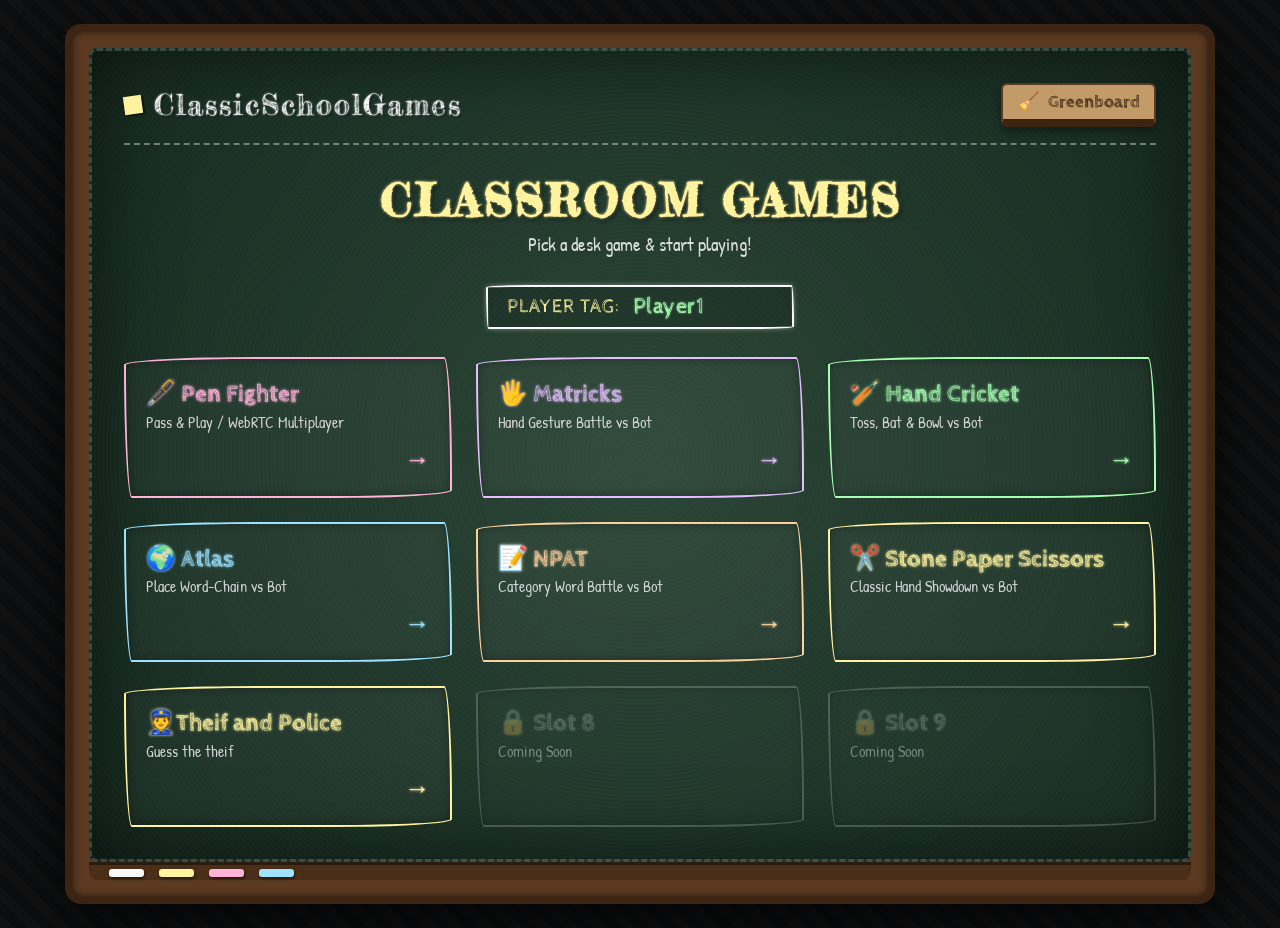
==== index.html @ 4ee35a92 "added the new game" ====
<!DOCTYPE html>
<html lang="en">
<head>
  <meta charset="UTF-8">
  <meta name="viewport" content="width=device-width, initial-scale=1.0">
  <title>ClassicSchoolGames - Chalkboard Dashboard</title>
  <link rel="preconnect" href="https://fonts.googleapis.com">
  <link rel="preconnect" href="https://fonts.gstatic.com" crossorigin>
  <link href="https://fonts.googleapis.com/css2?family=Cabin+Sketch:wght@400;700&family=Fredericka+the+Great&family=Patrick+Hand&display=swap" rel="stylesheet">
  <style>
    :root {
      /* Green Chalkboard Theme (Default) */
      --board-bg: #1e3b2b;
      --board-texture: radial-gradient(circle, rgba(255,255,255,0.05) 0%, rgba(0,0,0,0.3) 100%);
      --chalk-white: #f8f9fa;
      --chalk-yellow: #fff3a0;
      --chalk-green: #a8ffb2;
      --chalk-blue: #9ee2ff;
      --chalk-orange: #ffd09e;
      --chalk-pink: #ffb3d9;
      --chalk-purple: #e3bfff;
      --chalk-dim: rgba(248, 249, 250, 0.4);
      --wood-border: #5c3a21;
      --wood-inner: #3d2312;
      --font-chalk-heading: 'Fredericka the Great', cursive;
      --font-chalk-hand: 'Cabin Sketch', cursive;
      --font-chalk-sub: 'Patrick Hand', cursive;
    }

    [data-theme="dark"] {
      /* Black Chalkboard Theme */
      --board-bg: #17181c;
      --board-texture: radial-gradient(circle, rgba(255,255,255,0.03) 0%, rgba(0,0,0,0.5) 100%);
      --wood-border: #3a2213;
      --wood-inner: #241308;
    }

    * {
      box-sizing: border-box;
      margin: 0;
      padding: 0;
      user-select: none;
    }

    body {
      background-color: #0b0d0e;
      background-image: repeating-linear-gradient(45deg, #111 0, #111 10px, #0b0d0e 10px, #0b0d0e 20px);
      color: var(--chalk-white);
      font-family: var(--font-chalk-sub);
      min-height: 100vh;
      display: flex;
      flex-direction: column;
      justify-content: center;
      align-items: center;
      padding: 1.5rem;
      overflow-x: hidden;
    }

    /* Wooden Blackboard Frame */
    .board-frame {
      width: 100%;
      max-width: 1150px;
      background: var(--wood-border);
      border: 6px solid var(--wood-inner);
      border-radius: 16px;
      padding: 18px;
      box-shadow: 0 20px 50px rgba(0, 0, 0, 0.7), inset 0 0 10px rgba(0, 0, 0, 0.8);
      position: relative;
    }

    /* Chalkboard Surface */
    .blackboard {
      background-color: var(--board-bg);
      background-image: var(--board-texture);
      border-radius: 8px;
      border: 3px dashed rgba(255, 255, 255, 0.15);
      padding: 2rem;
      box-shadow: inset 0 0 80px rgba(0, 0, 0, 0.6);
      position: relative;
      display: flex;
      flex-direction: column;
      gap: 1.75rem;
    }

    /* Chalk Dust & Noise Overlay Effect */
    .blackboard::before {
      content: "";
      position: absolute;
      top: 0; left: 0; right: 0; bottom: 0;
      background: repeating-radial-gradient(circle at 50% 50%, rgba(255,255,255,0.02), rgba(255,255,255,0.02) 2px, transparent 2px, transparent 4px);
      pointer-events: none;
      opacity: 0.7;
    }

    /* Top Chalk Bar / Header */
    header {
      display: flex;
      justify-content: space-between;
      align-items: center;
      border-bottom: 2px dashed var(--chalk-dim);
      padding-bottom: 1rem;
      position: relative;
      z-index: 2;
    }

    .brand {
      display: flex;
      align-items: center;
      gap: 0.75rem;
      font-family: var(--font-chalk-heading);
      font-size: 1.8rem;
      letter-spacing: 2px;
      text-decoration: none;
      color: var(--chalk-white);
      text-shadow: 2px 2px 0px rgba(0, 0, 0, 0.4), 0 0 2px var(--chalk-white);
    }

    .brand-icon {
      width: 18px;
      height: 18px;
      background-color: var(--chalk-yellow);
      display: inline-block;
      transform: rotate(-8deg);
      box-shadow: 2px 2px 0px rgba(0,0,0,0.5);
    }

    /* Chalk Eraser Button for Theme Toggle */
    .eraser-btn {
      background: #c29b68;
      border: 2px solid #5c3a21;
      border-bottom: 8px solid #3d2312;
      color: #2b1a0e;
      padding: 0.4rem 0.9rem;
      border-radius: 6px;
      cursor: pointer;
      font-family: var(--font-chalk-hand);
      font-size: 1.1rem;
      font-weight: 700;
      display: flex;
      align-items: center;
      gap: 0.5rem;
      box-shadow: 0 4px 10px rgba(0,0,0,0.4);
      transition: transform 0.1s ease;
    }

    .eraser-btn:active {
      transform: translateY(4px);
      border-bottom-width: 4px;
    }

    /* Board Main Header */
    .title-section {
      text-align: center;
      position: relative;
      z-index: 2;
    }

    .board-title {
      font-family: var(--font-chalk-heading);
      font-size: 2.8rem;
      color: var(--chalk-yellow);
      text-shadow: 2px 2px 4px rgba(0,0,0,0.6), 0 0 3px var(--chalk-yellow);
      letter-spacing: 3px;
    }

    .board-subtitle {
      font-family: var(--font-chalk-sub);
      font-size: 1.2rem;
      color: var(--chalk-white);
      opacity: 0.85;
      margin-top: 0.2rem;
    }

    /* Player Tag Input (Chalk Box) */
    .user-tag-bar {
      display: inline-flex;
      align-items: center;
      gap: 0.75rem;
      border: 2px solid var(--chalk-white);
      padding: 0.4rem 1.2rem;
      border-radius: 255px 15px 225px 15px/15px 225px 15px 255px; /* Hand-drawn look */
      background: rgba(0,0,0,0.15);
      margin: 0 auto;
      box-shadow: 0 0 5px var(--chalk-dim);
      position: relative;
      z-index: 2;
    }

    .user-tag-bar label {
      font-family: var(--font-chalk-hand);
      font-size: 1.2rem;
      letter-spacing: 1px;
      color: var(--chalk-yellow);
    }

    .user-tag-bar input {
      background: transparent;
      border: none;
      outline: none;
      color: var(--chalk-green);
      font-family: var(--font-chalk-hand);
      font-size: 1.4rem;
      width: 140px;
      text-shadow: 0 0 2px var(--chalk-green);
    }

    /* 3x3 Grid Layout */
    .games-list {
      display: grid;
      grid-template-columns: repeat(3, 1fr);
      gap: 1.5rem;
      width: 100%;
      position: relative;
      z-index: 2;
    }

    @media (max-width: 850px) {
      .games-list { grid-template-columns: repeat(2, 1fr); }
    }

    @media (max-width: 550px) {
      .games-list { grid-template-columns: 1fr; }
    }

    /* Chalk Card Button */
    .game-launch-btn {
      display: flex;
      flex-direction: column;
      justify-content: space-between;
      align-items: flex-start;
      padding: 1.25rem;
      background: rgba(255, 255, 255, 0.03);
      border: 2px solid var(--chalk-color, var(--chalk-white));
      border-radius: 255px 15px 225px 15px/15px 225px 15px 255px; /* Sketchy hand-drawn border */
      text-decoration: none;
      color: var(--chalk-white);
      min-height: 140px;
      transition: all 0.2s ease;
      cursor: pointer;
      position: relative;
      box-shadow: inset 0 0 10px rgba(0,0,0,0.3);
    }

    .game-launch-btn:hover {
      transform: scale(1.03) rotate(-1deg);
      background: rgba(255, 255, 255, 0.08);
      box-shadow: 0 0 12px var(--chalk-color, var(--chalk-white));
    }

    .game-info {
      display: flex;
      flex-direction: column;
      align-items: flex-start;
      gap: 0.3rem;
      text-align: left;
    }

    .game-name {
      font-family: var(--font-chalk-hand);
      font-size: 1.5rem;
      font-weight: 700;
      color: var(--chalk-color, var(--chalk-white));
      text-shadow: 0 0 3px var(--chalk-color, var(--chalk-white));
    }

    .game-tag {
      font-family: var(--font-chalk-sub);
      font-size: 1rem;
      color: var(--chalk-white);
      opacity: 0.8;
      line-height: 1.2;
    }

    .action-row {
      display: flex;
      justify-content: flex-end;
      width: 100%;
      margin-top: 0.8rem;
    }

    .action-arrow {
      font-family: var(--font-chalk-hand);
      font-size: 1.6rem;
      font-weight: 800;
      color: var(--chalk-color, var(--chalk-white));
      text-shadow: 0 0 3px var(--chalk-color, var(--chalk-white));
    }

    /* Chalk Ledge Wooden Tray at Bottom */
    .chalk-tray {
      height: 18px;
      background: #4a2e18;
      border-top: 3px solid #2b1a0e;
      border-radius: 0 0 8px 8px;
      position: relative;
      display: flex;
      align-items: center;
      padding: 0 20px;
      gap: 15px;
    }

    .chalk-piece {
      width: 35px;
      height: 8px;
      border-radius: 3px;
      box-shadow: 1px 2px 3px rgba(0,0,0,0.5);
    }
  </style>
</head>
<body>

  <div class="board-frame">
    <div class="blackboard">

      <header>
        <a href="index.html" class="brand">
          <span class="brand-icon"></span>
          ClassicSchoolGames
        </a>
        <div>
          <button class="eraser-btn" id="themeToggle">
            <span>🧹</span> <span id="themeLabel">Board Color</span>
          </button>
        </div>
      </header>

      <div class="title-section">
        <h1 class="board-title">CLASSROOM GAMES</h1>
        <p class="board-subtitle">Pick a desk game & start playing!</p>
      </div>

      <div class="user-tag-bar">
        <label for="usernameInput">PLAYER TAG:</label>
        <input type="text" id="usernameInput" maxlength="12" placeholder="Guest" />
      </div>

      <div class="games-list">
        
        <div class="game-launch-btn" onclick="launchGame('penfight.html')" style="--chalk-color: var(--chalk-pink);">
          <div class="game-info">
            <span class="game-name">🖋️ Pen Fighter</span>
            <span class="game-tag">Pass & Play / WebRTC Multiplayer</span>
          </div>
          <div class="action-row"><span class="action-arrow">→</span></div>
        </div>

        <div class="game-launch-btn" onclick="launchGame('matricks.html')" style="--chalk-color: var(--chalk-purple);">
          <div class="game-info">
            <span class="game-name">🖐️ Matricks</span>
            <span class="game-tag">Hand Gesture Battle vs Bot</span>
          </div>
          <div class="action-row"><span class="action-arrow">→</span></div>
        </div>

        <div class="game-launch-btn" onclick="launchGame('handcricket.html')" style="--chalk-color: var(--chalk-green);">
          <div class="game-info">
            <span class="game-name">🏏 Hand Cricket</span>
            <span class="game-tag">Toss, Bat & Bowl vs Bot</span>
          </div>
          <div class="action-row"><span class="action-arrow">→</span></div>
        </div>

        <div class="game-launch-btn" onclick="launchGame('atlas.html')" style="--chalk-color: var(--chalk-blue);">
          <div class="game-info">
            <span class="game-name">🌍 Atlas</span>
            <span class="game-tag">Place Word-Chain vs Bot</span>
          </div>
          <div class="action-row"><span class="action-arrow">→</span></div>
        </div>

        <div class="game-launch-btn" onclick="launchGame('npat.html')" style="--chalk-color: var(--chalk-orange);">
          <div class="game-info">
            <span class="game-name">📝 NPAT</span>
            <span class="game-tag">Category Word Battle vs Bot</span>
          </div>
          <div class="action-row"><span class="action-arrow">→</span></div>
        </div>

        <div class="game-launch-btn" onclick="launchGame('sps.html')" style="--chalk-color: var(--chalk-yellow);">
          <div class="game-info">
            <span class="game-name">✂️ Stone Paper Scissors</span>
            <span class="game-tag">Classic Hand Showdown vs Bot</span>
          </div>
          <div class="action-row"><span class="action-arrow">→</span></div>
        </div>

        <div class="game-launch-btn" onclick="launchGame('thiefpolice.html')" style="--chalk-color: var(--chalk-yellow);">
          <div class="game-info">
            <span class="game-name">👮Theif and Police</span>
            <span class="game-tag">Guess the theif</span>
          </div>
          <div class="action-row"><span class="action-arrow">→</span></div>
        </div>

        <div class="game-launch-btn" style="--chalk-color: var(--chalk-dim); opacity: 0.5; cursor: not-allowed;">
          <div class="game-info">
            <span class="game-name">🔒 Slot 8</span>
            <span class="game-tag">Coming Soon</span>
          </div>
        </div>

        <div class="game-launch-btn" style="--chalk-color: var(--chalk-dim); opacity: 0.5; cursor: not-allowed;">
          <div class="game-info">
            <span class="game-name">🔒 Slot 9</span>
            <span class="game-tag">Coming Soon</span>
          </div>
          
        </div>

      </div>

    </div>

    <div class="chalk-tray">
      <div class="chalk-piece" style="background: var(--chalk-white);"></div>
      <div class="chalk-piece" style="background: var(--chalk-yellow);"></div>
      <div class="chalk-piece" style="background: var(--chalk-pink);"></div>
      <div class="chalk-piece" style="background: var(--chalk-blue);"></div>
    </div>
  </div>

  <script>
    const usernameInput = document.getElementById('usernameInput');
    const savedUser = localStorage.getItem('csg_username') || 'Player1';
    usernameInput.value = savedUser;

    usernameInput.addEventListener('input', () => {
      const val = usernameInput.value.trim() || 'Player1';
      localStorage.setItem('csg_username', val);
    });

    function launchGame(page) {
      const user = usernameInput.value.trim() || 'Player1';
      window.location.href = `${page}?user=${encodeURIComponent(user)}`;
    }

    /* Theme Engine - Toggles Green Board / Black Board */
    const themeToggleBtn = document.getElementById('themeToggle');
    const themeLabel = document.getElementById('themeLabel');

    function applyTheme(theme) {
      if (theme === 'dark') {
        document.documentElement.setAttribute('data-theme', 'dark');
        themeLabel.textContent = 'Blackboard';
      } else {
        document.documentElement.setAttribute('data-theme', 'light');
        themeLabel.textContent = 'Greenboard';
      }
    }

    let currentPreference = localStorage.getItem('themePreference') || 'light';
    applyTheme(currentPreference);

    themeToggleBtn.addEventListener('click', () => {
      currentPreference = currentPreference === 'light' ? 'dark' : 'light';
      localStorage.setItem('themePreference', currentPreference);
      applyTheme(currentPreference);
    });
  </script>
</body>
</html>
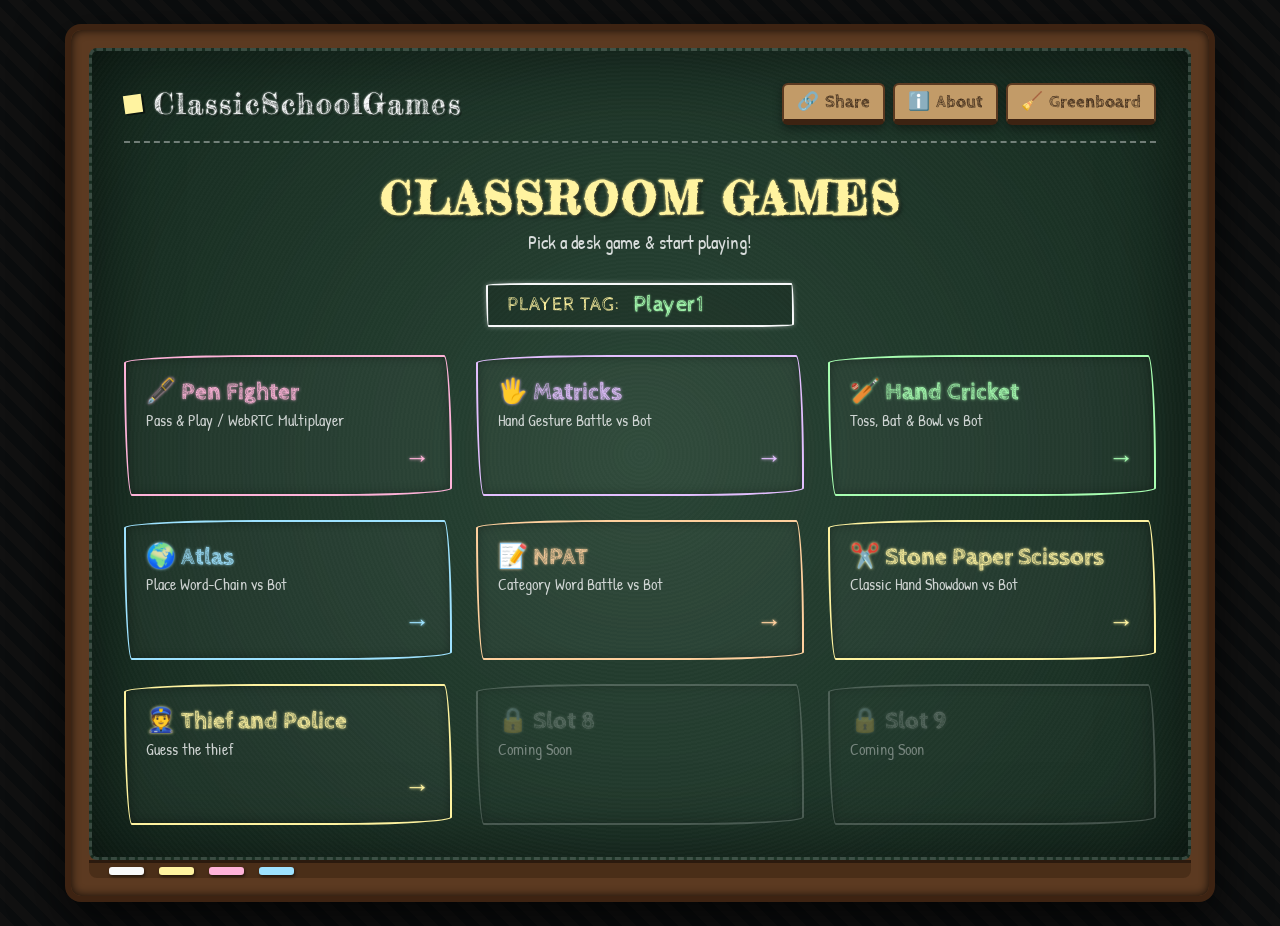
==== commit 7b49eb68: "About and share pages added" ====
--- a/index.html
+++ b/index.html
@@ -101,6 +101,8 @@
       padding-bottom: 1rem;
       position: relative;
       z-index: 2;
+      flex-wrap: wrap;
+      gap: 0.75rem;
     }
 
     .brand {
@@ -124,13 +126,19 @@
       box-shadow: 2px 2px 0px rgba(0,0,0,0.5);
     }
 
-    /* Chalk Eraser Button for Theme Toggle */
+    .nav-actions {
+      display: flex;
+      align-items: center;
+      gap: 0.5rem;
+    }
+
+    /* Chalk Eraser & Wooden Buttons */
     .eraser-btn {
       background: #c29b68;
       border: 2px solid #5c3a21;
-      border-bottom: 8px solid #3d2312;
+      border-bottom: 6px solid #3d2312;
       color: #2b1a0e;
-      padding: 0.4rem 0.9rem;
+      padding: 0.4rem 0.8rem;
       border-radius: 6px;
       cursor: pointer;
       font-family: var(--font-chalk-hand);
@@ -138,14 +146,14 @@
       font-weight: 700;
       display: flex;
       align-items: center;
-      gap: 0.5rem;
+      gap: 0.4rem;
       box-shadow: 0 4px 10px rgba(0,0,0,0.4);
       transition: transform 0.1s ease;
     }
 
     .eraser-btn:active {
-      transform: translateY(4px);
-      border-bottom-width: 4px;
+      transform: translateY(3px);
+      border-bottom-width: 3px;
     }
 
     /* Board Main Header */
@@ -265,7 +273,7 @@
 
     .game-tag {
       font-family: var(--font-chalk-sub);
-      font-size: 1rem;
+      font-size: 1.0rem;
       color: var(--chalk-white);
       opacity: 0.8;
       line-height: 1.2;
@@ -286,6 +294,74 @@
       text-shadow: 0 0 3px var(--chalk-color, var(--chalk-white));
     }
 
+    /* About Modal Overlay & Box */
+    .modal-overlay {
+      position: fixed;
+      top: 0; left: 0; right: 0; bottom: 0;
+      background: rgba(0, 0, 0, 0.7);
+      display: flex;
+      align-items: center;
+      justify-content: center;
+      z-index: 10;
+      opacity: 0;
+      pointer-events: none;
+      transition: opacity 0.2s ease;
+    }
+
+    .modal-overlay.active {
+      opacity: 1;
+      pointer-events: auto;
+    }
+
+    .about-box {
+      background-color: var(--board-bg);
+      background-image: var(--board-texture);
+      border: 3px dashed var(--chalk-yellow);
+      border-radius: 12px;
+      padding: 2rem;
+      max-width: 500px;
+      width: 90%;
+      box-shadow: 0 0 30px rgba(0,0,0,0.8);
+      position: relative;
+    }
+
+    .about-box h2 {
+      font-family: var(--font-chalk-heading);
+      color: var(--chalk-yellow);
+      font-size: 2rem;
+      margin-bottom: 0.8rem;
+    }
+    .about-box h3 {
+      font-family: var(--font-chalk-heading);
+      color: var(--chalk-yellow);
+      font-size: 2rem;
+      margin-bottom: 0.8rem;
+    }
+
+    .about-box p {
+      font-family: var(--font-chalk-sub);
+      font-size: 1.2rem;
+      line-height: 1.5;
+      color: var(--chalk-white);
+      margin-bottom: 1.2rem;
+    }
+
+    .close-modal-btn {
+      float: right;
+      background: transparent;
+      border: 1px dashed var(--chalk-white);
+      color: var(--chalk-white);
+      font-family: var(--font-chalk-hand);
+      font-size: 1rem;
+      padding: 0.3rem 0.8rem;
+      border-radius: 4px;
+      cursor: pointer;
+    }
+
+    .close-modal-btn:hover {
+      background: rgba(255, 255, 255, 0.1);
+    }
+
     /* Chalk Ledge Wooden Tray at Bottom */
     .chalk-tray {
       height: 18px;
@@ -317,7 +393,13 @@
           <span class="brand-icon"></span>
           ClassicSchoolGames
         </a>
-        <div>
+        <div class="nav-actions">
+          <button class="eraser-btn" id="shareBtn">
+            <span>🔗</span> <span id="shareLabel">Share</span>
+          </button>
+          <button class="eraser-btn" id="aboutBtn">
+            <span>ℹ️</span> <span>About</span>
+          </button>
           <button class="eraser-btn" id="themeToggle">
             <span>🧹</span> <span id="themeLabel">Board Color</span>
           </button>
@@ -386,8 +468,8 @@
 
         <div class="game-launch-btn" onclick="launchGame('thiefpolice.html')" style="--chalk-color: var(--chalk-yellow);">
           <div class="game-info">
-            <span class="game-name">👮Theif and Police</span>
-            <span class="game-tag">Guess the theif</span>
+            <span class="game-name">👮 Thief and Police</span>
+            <span class="game-tag">Guess the thief</span>
           </div>
           <div class="action-row"><span class="action-arrow">→</span></div>
         </div>
@@ -404,7 +486,6 @@
             <span class="game-name">🔒 Slot 9</span>
             <span class="game-tag">Coming Soon</span>
           </div>
-          
         </div>
 
       </div>
@@ -419,6 +500,23 @@
     </div>
   </div>
 
+  <!-- About Section Modal -->
+  <div class="modal-overlay" id="aboutModal">
+    <div class="about-box">
+      <h2>About ClassicSchoolGames</h2>
+      <p>Welcome! This platform brings nostalgic classroom desk games straight to your browser. Play classic games like Pen Fighter, Hand Cricket, Atlas, and more! 
+        <br> <H3>CREDITS</H3>
+        <br> Developers 
+        <br> JUAN
+        <br> Contributers 
+        <br> Siyan
+        <br>Rishikesh
+      </p>
+      <!-- Add your custom content here -->
+      <button class="close-modal-btn" id="closeAboutBtn">Close [X]</button>
+    </div>
+  </div>
+
   <script>
     const usernameInput = document.getElementById('usernameInput');
     const savedUser = localStorage.getItem('csg_username') || 'Player1';
@@ -433,6 +531,41 @@
       const user = usernameInput.value.trim() || 'Player1';
       window.location.href = `${page}?user=${encodeURIComponent(user)}`;
     }
+
+    /* Share Button Handler */
+    const shareBtn = document.getElementById('shareBtn');
+    const shareLabel = document.getElementById('shareLabel');
+    const shareUrl = "https://cricketzarena592-svg.github.io/classic-school-games/index.html";
+
+    shareBtn.addEventListener('click', () => {
+      navigator.clipboard.writeText(shareUrl).then(() => {
+        shareLabel.textContent = "Copied!";
+        setTimeout(() => {
+          shareLabel.textContent = "Share";
+        }, 2000);
+      }).catch(err => {
+        console.error("Could not copy URL: ", err);
+      });
+    });
+
+    /* About Modal Handler */
+    const aboutBtn = document.getElementById('aboutBtn');
+    const closeAboutBtn = document.getElementById('closeAboutBtn');
+    const aboutModal = document.getElementById('aboutModal');
+
+    aboutBtn.addEventListener('click', () => {
+      aboutModal.classList.add('active');
+    });
+
+    closeAboutBtn.addEventListener('click', () => {
+      aboutModal.classList.remove('active');
+    });
+
+    aboutModal.addEventListener('click', (e) => {
+      if (e.target === aboutModal) {
+        aboutModal.classList.remove('active');
+      }
+    });
 
     /* Theme Engine - Toggles Green Board / Black Board */
     const themeToggleBtn = document.getElementById('themeToggle');
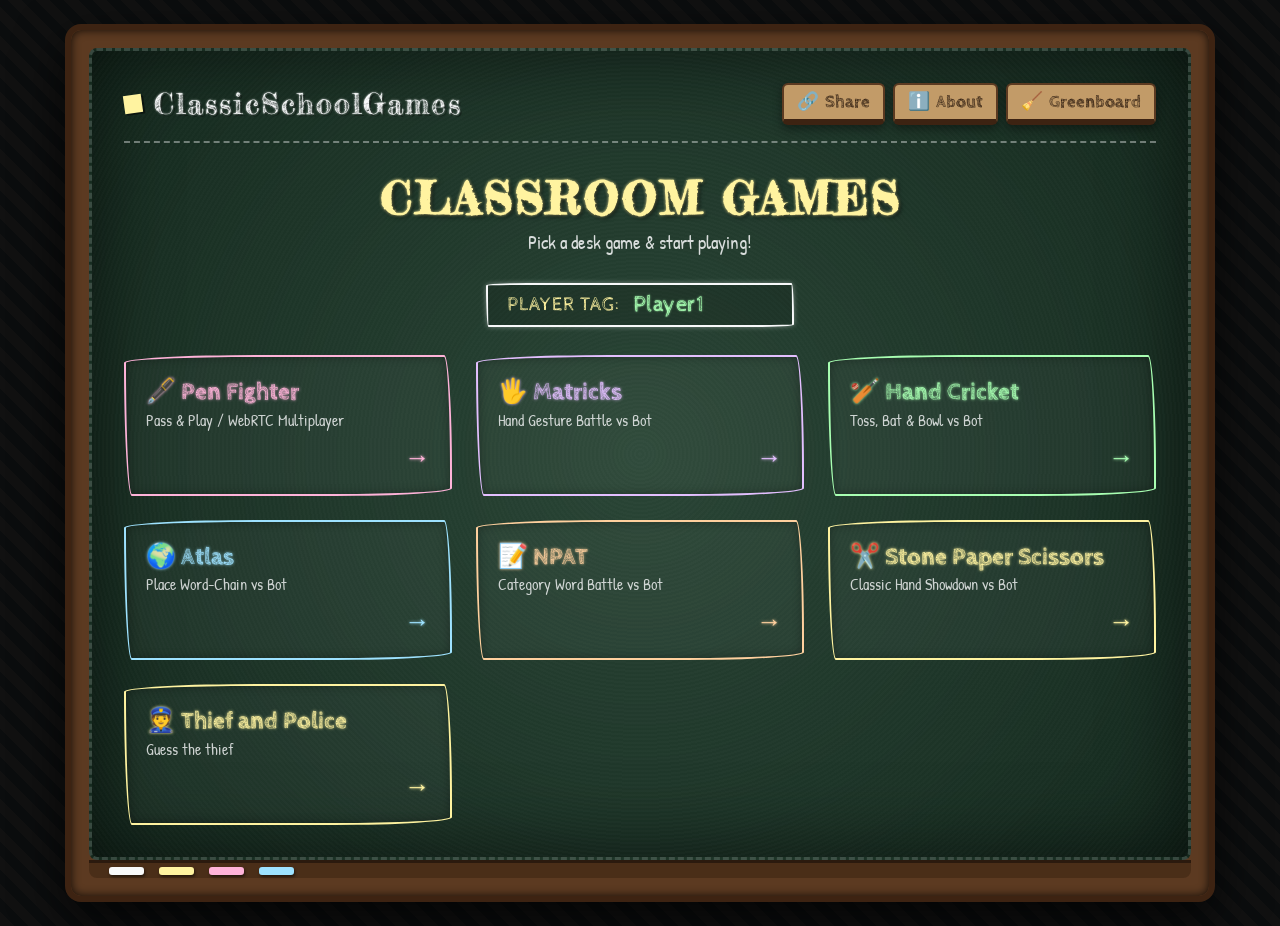
==== commit c46e2aa2: "Removed Unwanted Components" ====
--- a/index.html
+++ b/index.html
@@ -474,7 +474,7 @@
           <div class="action-row"><span class="action-arrow">→</span></div>
         </div>
 
-        <div class="game-launch-btn" style="--chalk-color: var(--chalk-dim); opacity: 0.5; cursor: not-allowed;">
+<!--        <div class="game-launch-btn" style="--chalk-color: var(--chalk-dim); opacity: 0.5; cursor: not-allowed;">
           <div class="game-info">
             <span class="game-name">🔒 Slot 8</span>
             <span class="game-tag">Coming Soon</span>
@@ -486,7 +486,7 @@
             <span class="game-name">🔒 Slot 9</span>
             <span class="game-tag">Coming Soon</span>
           </div>
-        </div>
+        </div>-->
 
       </div>
 
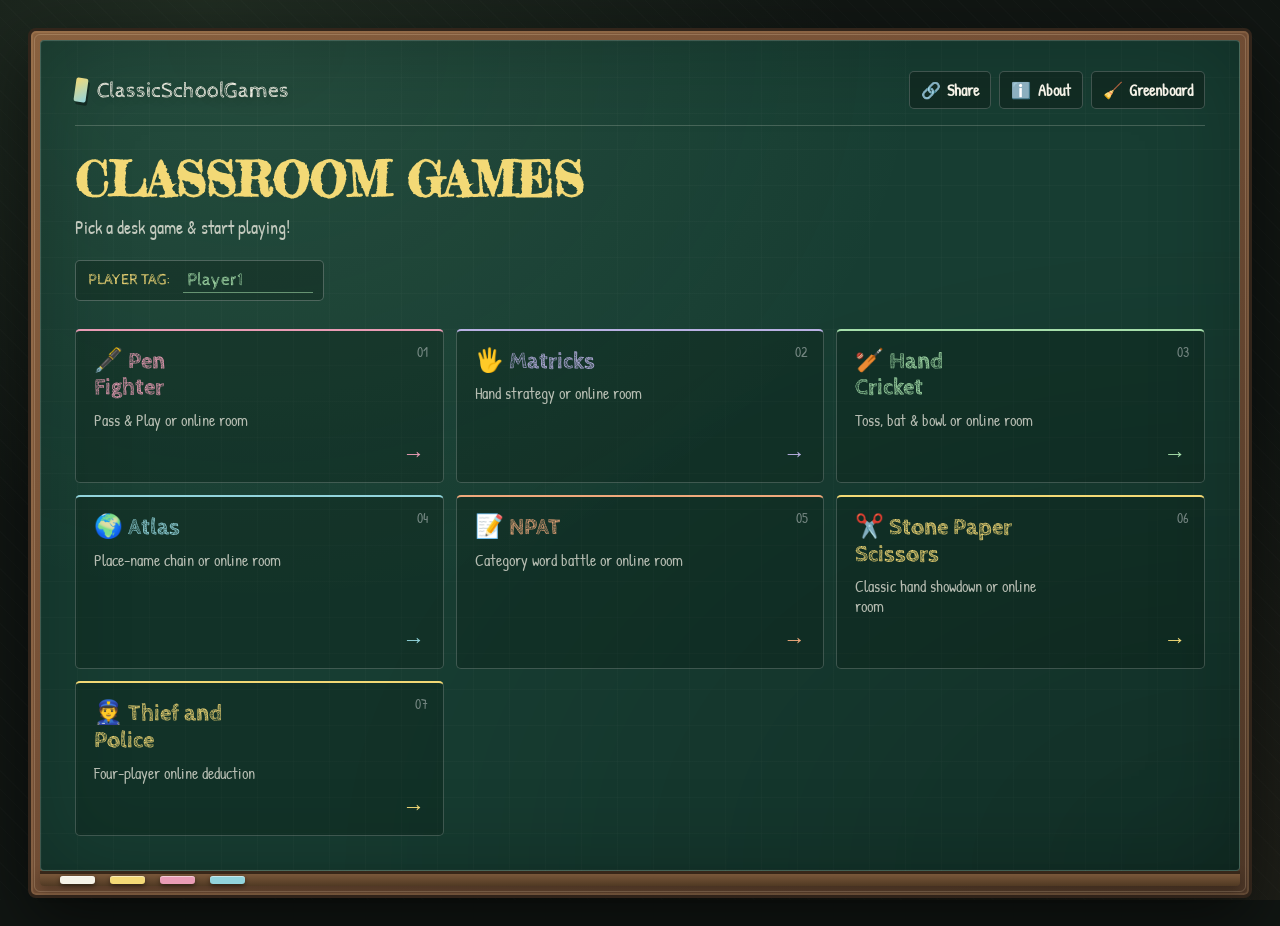
==== commit 11828c45: "Your descriptive commit message" ====
--- a/index.html
+++ b/index.html
@@ -7,381 +7,8 @@
   <link rel="preconnect" href="https://fonts.googleapis.com">
   <link rel="preconnect" href="https://fonts.gstatic.com" crossorigin>
   <link href="https://fonts.googleapis.com/css2?family=Cabin+Sketch:wght@400;700&family=Fredericka+the+Great&family=Patrick+Hand&display=swap" rel="stylesheet">
-  <style>
-    :root {
-      /* Green Chalkboard Theme (Default) */
-      --board-bg: #1e3b2b;
-      --board-texture: radial-gradient(circle, rgba(255,255,255,0.05) 0%, rgba(0,0,0,0.3) 100%);
-      --chalk-white: #f8f9fa;
-      --chalk-yellow: #fff3a0;
-      --chalk-green: #a8ffb2;
-      --chalk-blue: #9ee2ff;
-      --chalk-orange: #ffd09e;
-      --chalk-pink: #ffb3d9;
-      --chalk-purple: #e3bfff;
-      --chalk-dim: rgba(248, 249, 250, 0.4);
-      --wood-border: #5c3a21;
-      --wood-inner: #3d2312;
-      --font-chalk-heading: 'Fredericka the Great', cursive;
-      --font-chalk-hand: 'Cabin Sketch', cursive;
-      --font-chalk-sub: 'Patrick Hand', cursive;
-    }
-
-    [data-theme="dark"] {
-      /* Black Chalkboard Theme */
-      --board-bg: #17181c;
-      --board-texture: radial-gradient(circle, rgba(255,255,255,0.03) 0%, rgba(0,0,0,0.5) 100%);
-      --wood-border: #3a2213;
-      --wood-inner: #241308;
-    }
-
-    * {
-      box-sizing: border-box;
-      margin: 0;
-      padding: 0;
-      user-select: none;
-    }
-
-    body {
-      background-color: #0b0d0e;
-      background-image: repeating-linear-gradient(45deg, #111 0, #111 10px, #0b0d0e 10px, #0b0d0e 20px);
-      color: var(--chalk-white);
-      font-family: var(--font-chalk-sub);
-      min-height: 100vh;
-      display: flex;
-      flex-direction: column;
-      justify-content: center;
-      align-items: center;
-      padding: 1.5rem;
-      overflow-x: hidden;
-    }
-
-    /* Wooden Blackboard Frame */
-    .board-frame {
-      width: 100%;
-      max-width: 1150px;
-      background: var(--wood-border);
-      border: 6px solid var(--wood-inner);
-      border-radius: 16px;
-      padding: 18px;
-      box-shadow: 0 20px 50px rgba(0, 0, 0, 0.7), inset 0 0 10px rgba(0, 0, 0, 0.8);
-      position: relative;
-    }
-
-    /* Chalkboard Surface */
-    .blackboard {
-      background-color: var(--board-bg);
-      background-image: var(--board-texture);
-      border-radius: 8px;
-      border: 3px dashed rgba(255, 255, 255, 0.15);
-      padding: 2rem;
-      box-shadow: inset 0 0 80px rgba(0, 0, 0, 0.6);
-      position: relative;
-      display: flex;
-      flex-direction: column;
-      gap: 1.75rem;
-    }
-
-    /* Chalk Dust & Noise Overlay Effect */
-    .blackboard::before {
-      content: "";
-      position: absolute;
-      top: 0; left: 0; right: 0; bottom: 0;
-      background: repeating-radial-gradient(circle at 50% 50%, rgba(255,255,255,0.02), rgba(255,255,255,0.02) 2px, transparent 2px, transparent 4px);
-      pointer-events: none;
-      opacity: 0.7;
-    }
-
-    /* Top Chalk Bar / Header */
-    header {
-      display: flex;
-      justify-content: space-between;
-      align-items: center;
-      border-bottom: 2px dashed var(--chalk-dim);
-      padding-bottom: 1rem;
-      position: relative;
-      z-index: 2;
-      flex-wrap: wrap;
-      gap: 0.75rem;
-    }
-
-    .brand {
-      display: flex;
-      align-items: center;
-      gap: 0.75rem;
-      font-family: var(--font-chalk-heading);
-      font-size: 1.8rem;
-      letter-spacing: 2px;
-      text-decoration: none;
-      color: var(--chalk-white);
-      text-shadow: 2px 2px 0px rgba(0, 0, 0, 0.4), 0 0 2px var(--chalk-white);
-    }
-
-    .brand-icon {
-      width: 18px;
-      height: 18px;
-      background-color: var(--chalk-yellow);
-      display: inline-block;
-      transform: rotate(-8deg);
-      box-shadow: 2px 2px 0px rgba(0,0,0,0.5);
-    }
-
-    .nav-actions {
-      display: flex;
-      align-items: center;
-      gap: 0.5rem;
-    }
-
-    /* Chalk Eraser & Wooden Buttons */
-    .eraser-btn {
-      background: #c29b68;
-      border: 2px solid #5c3a21;
-      border-bottom: 6px solid #3d2312;
-      color: #2b1a0e;
-      padding: 0.4rem 0.8rem;
-      border-radius: 6px;
-      cursor: pointer;
-      font-family: var(--font-chalk-hand);
-      font-size: 1.1rem;
-      font-weight: 700;
-      display: flex;
-      align-items: center;
-      gap: 0.4rem;
-      box-shadow: 0 4px 10px rgba(0,0,0,0.4);
-      transition: transform 0.1s ease;
-    }
-
-    .eraser-btn:active {
-      transform: translateY(3px);
-      border-bottom-width: 3px;
-    }
-
-    /* Board Main Header */
-    .title-section {
-      text-align: center;
-      position: relative;
-      z-index: 2;
-    }
-
-    .board-title {
-      font-family: var(--font-chalk-heading);
-      font-size: 2.8rem;
-      color: var(--chalk-yellow);
-      text-shadow: 2px 2px 4px rgba(0,0,0,0.6), 0 0 3px var(--chalk-yellow);
-      letter-spacing: 3px;
-    }
-
-    .board-subtitle {
-      font-family: var(--font-chalk-sub);
-      font-size: 1.2rem;
-      color: var(--chalk-white);
-      opacity: 0.85;
-      margin-top: 0.2rem;
-    }
-
-    /* Player Tag Input (Chalk Box) */
-    .user-tag-bar {
-      display: inline-flex;
-      align-items: center;
-      gap: 0.75rem;
-      border: 2px solid var(--chalk-white);
-      padding: 0.4rem 1.2rem;
-      border-radius: 255px 15px 225px 15px/15px 225px 15px 255px; /* Hand-drawn look */
-      background: rgba(0,0,0,0.15);
-      margin: 0 auto;
-      box-shadow: 0 0 5px var(--chalk-dim);
-      position: relative;
-      z-index: 2;
-    }
-
-    .user-tag-bar label {
-      font-family: var(--font-chalk-hand);
-      font-size: 1.2rem;
-      letter-spacing: 1px;
-      color: var(--chalk-yellow);
-    }
-
-    .user-tag-bar input {
-      background: transparent;
-      border: none;
-      outline: none;
-      color: var(--chalk-green);
-      font-family: var(--font-chalk-hand);
-      font-size: 1.4rem;
-      width: 140px;
-      text-shadow: 0 0 2px var(--chalk-green);
-    }
-
-    /* 3x3 Grid Layout */
-    .games-list {
-      display: grid;
-      grid-template-columns: repeat(3, 1fr);
-      gap: 1.5rem;
-      width: 100%;
-      position: relative;
-      z-index: 2;
-    }
-
-    @media (max-width: 850px) {
-      .games-list { grid-template-columns: repeat(2, 1fr); }
-    }
-
-    @media (max-width: 550px) {
-      .games-list { grid-template-columns: 1fr; }
-    }
-
-    /* Chalk Card Button */
-    .game-launch-btn {
-      display: flex;
-      flex-direction: column;
-      justify-content: space-between;
-      align-items: flex-start;
-      padding: 1.25rem;
-      background: rgba(255, 255, 255, 0.03);
-      border: 2px solid var(--chalk-color, var(--chalk-white));
-      border-radius: 255px 15px 225px 15px/15px 225px 15px 255px; /* Sketchy hand-drawn border */
-      text-decoration: none;
-      color: var(--chalk-white);
-      min-height: 140px;
-      transition: all 0.2s ease;
-      cursor: pointer;
-      position: relative;
-      box-shadow: inset 0 0 10px rgba(0,0,0,0.3);
-    }
-
-    .game-launch-btn:hover {
-      transform: scale(1.03) rotate(-1deg);
-      background: rgba(255, 255, 255, 0.08);
-      box-shadow: 0 0 12px var(--chalk-color, var(--chalk-white));
-    }
-
-    .game-info {
-      display: flex;
-      flex-direction: column;
-      align-items: flex-start;
-      gap: 0.3rem;
-      text-align: left;
-    }
-
-    .game-name {
-      font-family: var(--font-chalk-hand);
-      font-size: 1.5rem;
-      font-weight: 700;
-      color: var(--chalk-color, var(--chalk-white));
-      text-shadow: 0 0 3px var(--chalk-color, var(--chalk-white));
-    }
-
-    .game-tag {
-      font-family: var(--font-chalk-sub);
-      font-size: 1.0rem;
-      color: var(--chalk-white);
-      opacity: 0.8;
-      line-height: 1.2;
-    }
-
-    .action-row {
-      display: flex;
-      justify-content: flex-end;
-      width: 100%;
-      margin-top: 0.8rem;
-    }
-
-    .action-arrow {
-      font-family: var(--font-chalk-hand);
-      font-size: 1.6rem;
-      font-weight: 800;
-      color: var(--chalk-color, var(--chalk-white));
-      text-shadow: 0 0 3px var(--chalk-color, var(--chalk-white));
-    }
-
-    /* About Modal Overlay & Box */
-    .modal-overlay {
-      position: fixed;
-      top: 0; left: 0; right: 0; bottom: 0;
-      background: rgba(0, 0, 0, 0.7);
-      display: flex;
-      align-items: center;
-      justify-content: center;
-      z-index: 10;
-      opacity: 0;
-      pointer-events: none;
-      transition: opacity 0.2s ease;
-    }
-
-    .modal-overlay.active {
-      opacity: 1;
-      pointer-events: auto;
-    }
-
-    .about-box {
-      background-color: var(--board-bg);
-      background-image: var(--board-texture);
-      border: 3px dashed var(--chalk-yellow);
-      border-radius: 12px;
-      padding: 2rem;
-      max-width: 500px;
-      width: 90%;
-      box-shadow: 0 0 30px rgba(0,0,0,0.8);
-      position: relative;
-    }
-
-    .about-box h2 {
-      font-family: var(--font-chalk-heading);
-      color: var(--chalk-yellow);
-      font-size: 2rem;
-      margin-bottom: 0.8rem;
-    }
-    .about-box h3 {
-      font-family: var(--font-chalk-heading);
-      color: var(--chalk-yellow);
-      font-size: 2rem;
-      margin-bottom: 0.8rem;
-    }
-
-    .about-box p {
-      font-family: var(--font-chalk-sub);
-      font-size: 1.2rem;
-      line-height: 1.5;
-      color: var(--chalk-white);
-      margin-bottom: 1.2rem;
-    }
-
-    .close-modal-btn {
-      float: right;
-      background: transparent;
-      border: 1px dashed var(--chalk-white);
-      color: var(--chalk-white);
-      font-family: var(--font-chalk-hand);
-      font-size: 1rem;
-      padding: 0.3rem 0.8rem;
-      border-radius: 4px;
-      cursor: pointer;
-    }
-
-    .close-modal-btn:hover {
-      background: rgba(255, 255, 255, 0.1);
-    }
-
-    /* Chalk Ledge Wooden Tray at Bottom */
-    .chalk-tray {
-      height: 18px;
-      background: #4a2e18;
-      border-top: 3px solid #2b1a0e;
-      border-radius: 0 0 8px 8px;
-      position: relative;
-      display: flex;
-      align-items: center;
-      padding: 0 20px;
-      gap: 15px;
-    }
-
-    .chalk-piece {
-      width: 35px;
-      height: 8px;
-      border-radius: 3px;
-      box-shadow: 1px 2px 3px rgba(0,0,0,0.5);
-    }
-  </style>
+  <link rel="stylesheet" href="frontend/css/index.css">
+  <link rel="stylesheet" href="frontend/css/chalkboard-shared.css">
 </head>
 <body>
 
@@ -418,61 +45,61 @@
 
       <div class="games-list">
         
-        <div class="game-launch-btn" onclick="launchGame('penfight.html')" style="--chalk-color: var(--chalk-pink);">
+        <a href="penfight.html" class="game-launch-btn" onclick="launchGame('penfight.html'); return false;" style="--chalk-color: var(--chalk-pink);">
           <div class="game-info">
             <span class="game-name">🖋️ Pen Fighter</span>
-            <span class="game-tag">Pass & Play / WebRTC Multiplayer</span>
+            <span class="game-tag">Pass & Play or online room</span>
           </div>
           <div class="action-row"><span class="action-arrow">→</span></div>
-        </div>
+        </a>
 
-        <div class="game-launch-btn" onclick="launchGame('matricks.html')" style="--chalk-color: var(--chalk-purple);">
+        <a href="matricks.html" class="game-launch-btn" onclick="launchGame('matricks.html'); return false;" style="--chalk-color: var(--chalk-purple);">
           <div class="game-info">
             <span class="game-name">🖐️ Matricks</span>
-            <span class="game-tag">Hand Gesture Battle vs Bot</span>
+            <span class="game-tag">Hand strategy or online room</span>
           </div>
           <div class="action-row"><span class="action-arrow">→</span></div>
-        </div>
+        </a>
 
-        <div class="game-launch-btn" onclick="launchGame('handcricket.html')" style="--chalk-color: var(--chalk-green);">
+        <a href="handcricket.html" class="game-launch-btn" onclick="launchGame('handcricket.html'); return false;" style="--chalk-color: var(--chalk-green);">
           <div class="game-info">
             <span class="game-name">🏏 Hand Cricket</span>
-            <span class="game-tag">Toss, Bat & Bowl vs Bot</span>
+            <span class="game-tag">Toss, bat & bowl or online room</span>
           </div>
           <div class="action-row"><span class="action-arrow">→</span></div>
-        </div>
+        </a>
 
-        <div class="game-launch-btn" onclick="launchGame('atlas.html')" style="--chalk-color: var(--chalk-blue);">
+        <a href="atlas.html" class="game-launch-btn" onclick="launchGame('atlas.html'); return false;" style="--chalk-color: var(--chalk-blue);">
           <div class="game-info">
             <span class="game-name">🌍 Atlas</span>
-            <span class="game-tag">Place Word-Chain vs Bot</span>
+            <span class="game-tag">Place-name chain or online room</span>
           </div>
           <div class="action-row"><span class="action-arrow">→</span></div>
-        </div>
+        </a>
 
-        <div class="game-launch-btn" onclick="launchGame('npat.html')" style="--chalk-color: var(--chalk-orange);">
+        <a href="npat.html" class="game-launch-btn" onclick="launchGame('npat.html'); return false;" style="--chalk-color: var(--chalk-orange);">
           <div class="game-info">
             <span class="game-name">📝 NPAT</span>
-            <span class="game-tag">Category Word Battle vs Bot</span>
+            <span class="game-tag">Category word battle or online room</span>
           </div>
           <div class="action-row"><span class="action-arrow">→</span></div>
-        </div>
+        </a>
 
-        <div class="game-launch-btn" onclick="launchGame('sps.html')" style="--chalk-color: var(--chalk-yellow);">
+        <a href="sps.html" class="game-launch-btn" onclick="launchGame('sps.html'); return false;" style="--chalk-color: var(--chalk-yellow);">
           <div class="game-info">
             <span class="game-name">✂️ Stone Paper Scissors</span>
-            <span class="game-tag">Classic Hand Showdown vs Bot</span>
+            <span class="game-tag">Classic hand showdown or online room</span>
           </div>
           <div class="action-row"><span class="action-arrow">→</span></div>
-        </div>
+        </a>
 
-        <div class="game-launch-btn" onclick="launchGame('thiefpolice.html')" style="--chalk-color: var(--chalk-yellow);">
+        <a href="thiefpolice.html" class="game-launch-btn" onclick="launchGame('thiefpolice.html'); return false;" style="--chalk-color: var(--chalk-yellow);">
           <div class="game-info">
             <span class="game-name">👮 Thief and Police</span>
-            <span class="game-tag">Guess the thief</span>
+            <span class="game-tag">Four-player online deduction</span>
           </div>
           <div class="action-row"><span class="action-arrow">→</span></div>
-        </div>
+        </a>
 
 <!--        <div class="game-launch-btn" style="--chalk-color: var(--chalk-dim); opacity: 0.5; cursor: not-allowed;">
           <div class="game-info">
@@ -507,88 +134,18 @@
       <p>Welcome! This platform brings nostalgic classroom desk games straight to your browser. Play classic games like Pen Fighter, Hand Cricket, Atlas, and more! 
         <br> <H3>CREDITS</H3>
         <br> Developers 
-        <br> JUAN
-        <br> Contributers 
+        <br> Juan
+        <br> Cyril 
+        <br> Madhav 
         <br> Siyan
         <br>Rishikesh
+        <br> build 2696 (Developer preview) 
       </p>
       <!-- Add your custom content here -->
       <button class="close-modal-btn" id="closeAboutBtn">Close [X]</button>
     </div>
   </div>
 
-  <script>
-    const usernameInput = document.getElementById('usernameInput');
-    const savedUser = localStorage.getItem('csg_username') || 'Player1';
-    usernameInput.value = savedUser;
-
-    usernameInput.addEventListener('input', () => {
-      const val = usernameInput.value.trim() || 'Player1';
-      localStorage.setItem('csg_username', val);
-    });
-
-    function launchGame(page) {
-      const user = usernameInput.value.trim() || 'Player1';
-      window.location.href = `${page}?user=${encodeURIComponent(user)}`;
-    }
-
-    /* Share Button Handler */
-    const shareBtn = document.getElementById('shareBtn');
-    const shareLabel = document.getElementById('shareLabel');
-    const shareUrl = "https://cricketzarena592-svg.github.io/classic-school-games/index.html";
-
-    shareBtn.addEventListener('click', () => {
-      navigator.clipboard.writeText(shareUrl).then(() => {
-        shareLabel.textContent = "Copied!";
-        setTimeout(() => {
-          shareLabel.textContent = "Share";
-        }, 2000);
-      }).catch(err => {
-        console.error("Could not copy URL: ", err);
-      });
-    });
-
-    /* About Modal Handler */
-    const aboutBtn = document.getElementById('aboutBtn');
-    const closeAboutBtn = document.getElementById('closeAboutBtn');
-    const aboutModal = document.getElementById('aboutModal');
-
-    aboutBtn.addEventListener('click', () => {
-      aboutModal.classList.add('active');
-    });
-
-    closeAboutBtn.addEventListener('click', () => {
-      aboutModal.classList.remove('active');
-    });
-
-    aboutModal.addEventListener('click', (e) => {
-      if (e.target === aboutModal) {
-        aboutModal.classList.remove('active');
-      }
-    });
-
-    /* Theme Engine - Toggles Green Board / Black Board */
-    const themeToggleBtn = document.getElementById('themeToggle');
-    const themeLabel = document.getElementById('themeLabel');
-
-    function applyTheme(theme) {
-      if (theme === 'dark') {
-        document.documentElement.setAttribute('data-theme', 'dark');
-        themeLabel.textContent = 'Blackboard';
-      } else {
-        document.documentElement.setAttribute('data-theme', 'light');
-        themeLabel.textContent = 'Greenboard';
-      }
-    }
-
-    let currentPreference = localStorage.getItem('themePreference') || 'light';
-    applyTheme(currentPreference);
-
-    themeToggleBtn.addEventListener('click', () => {
-      currentPreference = currentPreference === 'light' ? 'dark' : 'light';
-      localStorage.setItem('themePreference', currentPreference);
-      applyTheme(currentPreference);
-    });
-  </script>
+  <script src="frontend/js/index.js"></script>
 </body>
 </html>
--- a/frontend/css/index.css
+++ b/frontend/css/index.css
@@ -0,0 +1,646 @@
+    :root {
+      /* Green Chalkboard Theme (Default) */
+      --board-bg: #1e3b2b;
+      --board-texture: radial-gradient(circle, rgba(255,255,255,0.05) 0%, rgba(0,0,0,0.3) 100%);
+      --chalk-white: #f8f9fa;
+      --chalk-yellow: #fff3a0;
+      --chalk-green: #a8ffb2;
+      --chalk-blue: #9ee2ff;
+      --chalk-orange: #ffd09e;
+      --chalk-pink: #ffb3d9;
+      --chalk-purple: #e3bfff;
+      --chalk-dim: rgba(248, 249, 250, 0.4);
+      --wood-border: #5c3a21;
+      --wood-inner: #3d2312;
+      --font-chalk-heading: 'Fredericka the Great', cursive;
+      --font-chalk-hand: 'Cabin Sketch', cursive;
+      --font-chalk-sub: 'Patrick Hand', cursive;
+    }
+
+    [data-theme="dark"] {
+      /* Black Chalkboard Theme */
+      --board-bg: #17181c;
+      --board-texture: radial-gradient(circle, rgba(255,255,255,0.03) 0%, rgba(0,0,0,0.5) 100%);
+      --wood-border: #3a2213;
+      --wood-inner: #241308;
+    }
+
+    * {
+      box-sizing: border-box;
+      margin: 0;
+      padding: 0;
+      user-select: none;
+    }
+
+    body {
+      background-color: #0b0d0e;
+      background-image: repeating-linear-gradient(45deg, #111 0, #111 10px, #0b0d0e 10px, #0b0d0e 20px);
+      color: var(--chalk-white);
+      font-family: var(--font-chalk-sub);
+      min-height: 100vh;
+      display: flex;
+      flex-direction: column;
+      justify-content: center;
+      align-items: center;
+      padding: 1.5rem;
+      overflow-x: hidden;
+    }
+
+    /* Wooden Blackboard Frame */
+    .board-frame {
+      width: 100%;
+      max-width: 1150px;
+      background: var(--wood-border);
+      border: 6px solid var(--wood-inner);
+      border-radius: 16px;
+      padding: 18px;
+      box-shadow: 0 20px 50px rgba(0, 0, 0, 0.7), inset 0 0 10px rgba(0, 0, 0, 0.8);
+      position: relative;
+    }
+
+    /* Chalkboard Surface */
+    .blackboard {
+      background-color: var(--board-bg);
+      background-image: var(--board-texture);
+      border-radius: 8px;
+      border: 3px dashed rgba(255, 255, 255, 0.15);
+      padding: 2rem;
+      box-shadow: inset 0 0 80px rgba(0, 0, 0, 0.6);
+      position: relative;
+      display: flex;
+      flex-direction: column;
+      gap: 1.75rem;
+    }
+
+    /* Chalk Dust & Noise Overlay Effect */
+    .blackboard::before {
+      content: "";
+      position: absolute;
+      top: 0; left: 0; right: 0; bottom: 0;
+      background: repeating-radial-gradient(circle at 50% 50%, rgba(255,255,255,0.02), rgba(255,255,255,0.02) 2px, transparent 2px, transparent 4px);
+      pointer-events: none;
+      opacity: 0.7;
+    }
+
+    /* Top Chalk Bar / Header */
+    header {
+      display: flex;
+      justify-content: space-between;
+      align-items: center;
+      border-bottom: 2px dashed var(--chalk-dim);
+      padding-bottom: 1rem;
+      position: relative;
+      z-index: 2;
+      flex-wrap: wrap;
+      gap: 0.75rem;
+    }
+
+    .brand {
+      display: flex;
+      align-items: center;
+      gap: 0.75rem;
+      font-family: var(--font-chalk-heading);
+      font-size: 1.8rem;
+      letter-spacing: 2px;
+      text-decoration: none;
+      color: var(--chalk-white);
+      text-shadow: 2px 2px 0px rgba(0, 0, 0, 0.4), 0 0 2px var(--chalk-white);
+    }
+
+    .brand-icon {
+      width: 18px;
+      height: 18px;
+      background-color: var(--chalk-yellow);
+      display: inline-block;
+      transform: rotate(-8deg);
+      box-shadow: 2px 2px 0px rgba(0,0,0,0.5);
+    }
+
+    .nav-actions {
+      display: flex;
+      align-items: center;
+      gap: 0.5rem;
+    }
+
+    /* Chalk Eraser & Wooden Buttons */
+    .eraser-btn {
+      background: #c29b68;
+      border: 2px solid #5c3a21;
+      border-bottom: 6px solid #3d2312;
+      color: #2b1a0e;
+      padding: 0.4rem 0.8rem;
+      border-radius: 6px;
+      cursor: pointer;
+      font-family: var(--font-chalk-hand);
+      font-size: 1.1rem;
+      font-weight: 700;
+      display: flex;
+      align-items: center;
+      gap: 0.4rem;
+      box-shadow: 0 4px 10px rgba(0,0,0,0.4);
+      transition: transform 0.1s ease;
+    }
+
+    .eraser-btn:active {
+      transform: translateY(3px);
+      border-bottom-width: 3px;
+    }
+
+    /* Board Main Header */
+    .title-section {
+      text-align: center;
+      position: relative;
+      z-index: 2;
+    }
+
+    .board-title {
+      font-family: var(--font-chalk-heading);
+      font-size: 2.8rem;
+      color: var(--chalk-yellow);
+      text-shadow: 2px 2px 4px rgba(0,0,0,0.6), 0 0 3px var(--chalk-yellow);
+      letter-spacing: 3px;
+    }
+
+    .board-subtitle {
+      font-family: var(--font-chalk-sub);
+      font-size: 1.2rem;
+      color: var(--chalk-white);
+      opacity: 0.85;
+      margin-top: 0.2rem;
+    }
+
+    /* Player Tag Input (Chalk Box) */
+    .user-tag-bar {
+      display: inline-flex;
+      align-items: center;
+      gap: 0.75rem;
+      border: 2px solid var(--chalk-white);
+      padding: 0.4rem 1.2rem;
+      border-radius: 255px 15px 225px 15px/15px 225px 15px 255px; /* Hand-drawn look */
+      background: rgba(0,0,0,0.15);
+      margin: 0 auto;
+      box-shadow: 0 0 5px var(--chalk-dim);
+      position: relative;
+      z-index: 2;
+    }
+
+    .user-tag-bar label {
+      font-family: var(--font-chalk-hand);
+      font-size: 1.2rem;
+      letter-spacing: 1px;
+      color: var(--chalk-yellow);
+    }
+
+    .user-tag-bar input {
+      background: transparent;
+      border: none;
+      outline: none;
+      color: var(--chalk-green);
+      font-family: var(--font-chalk-hand);
+      font-size: 1.4rem;
+      width: 140px;
+      text-shadow: 0 0 2px var(--chalk-green);
+    }
+
+    /* 3x3 Grid Layout */
+    .games-list {
+      display: grid;
+      grid-template-columns: repeat(3, 1fr);
+      gap: 1.5rem;
+      width: 100%;
+      position: relative;
+      z-index: 2;
+    }
+
+    @media (max-width: 850px) {
+      .games-list { grid-template-columns: repeat(2, 1fr); }
+    }
+
+    @media (max-width: 550px) {
+      .games-list { grid-template-columns: 1fr; }
+    }
+
+    /* Chalk Card Button */
+    .game-launch-btn {
+      display: flex;
+      flex-direction: column;
+      justify-content: space-between;
+      align-items: flex-start;
+      padding: 1.25rem;
+      background: rgba(255, 255, 255, 0.03);
+      border: 2px solid var(--chalk-color, var(--chalk-white));
+      border-radius: 255px 15px 225px 15px/15px 225px 15px 255px; /* Sketchy hand-drawn border */
+      text-decoration: none;
+      color: var(--chalk-white);
+      min-height: 140px;
+      transition: all 0.2s ease;
+      cursor: pointer;
+      position: relative;
+      box-shadow: inset 0 0 10px rgba(0,0,0,0.3);
+    }
+
+    .game-launch-btn:hover {
+      transform: scale(1.03) rotate(-1deg);
+      background: rgba(255, 255, 255, 0.08);
+      box-shadow: 0 0 12px var(--chalk-color, var(--chalk-white));
+    }
+
+    .game-info {
+      display: flex;
+      flex-direction: column;
+      align-items: flex-start;
+      gap: 0.3rem;
+      text-align: left;
+    }
+
+    .game-name {
+      font-family: var(--font-chalk-hand);
+      font-size: 1.5rem;
+      font-weight: 700;
+      color: var(--chalk-color, var(--chalk-white));
+      text-shadow: 0 0 3px var(--chalk-color, var(--chalk-white));
+    }
+
+    .game-tag {
+      font-family: var(--font-chalk-sub);
+      font-size: 1.0rem;
+      color: var(--chalk-white);
+      opacity: 0.8;
+      line-height: 1.2;
+    }
+
+    .action-row {
+      display: flex;
+      justify-content: flex-end;
+      width: 100%;
+      margin-top: 0.8rem;
+    }
+
+    .action-arrow {
+      font-family: var(--font-chalk-hand);
+      font-size: 1.6rem;
+      font-weight: 800;
+      color: var(--chalk-color, var(--chalk-white));
+      text-shadow: 0 0 3px var(--chalk-color, var(--chalk-white));
+    }
+
+    /* About Modal Overlay & Box */
+    .modal-overlay {
+      position: fixed;
+      top: 0; left: 0; right: 0; bottom: 0;
+      background: rgba(0, 0, 0, 0.7);
+      display: flex;
+      align-items: center;
+      justify-content: center;
+      z-index: 10;
+      opacity: 0;
+      pointer-events: none;
+      transition: opacity 0.2s ease;
+    }
+
+    .modal-overlay.active {
+      opacity: 1;
+      pointer-events: auto;
+    }
+
+    .about-box {
+      background-color: var(--board-bg);
+      background-image: var(--board-texture);
+      border: 3px dashed var(--chalk-yellow);
+      border-radius: 12px;
+      padding: 2rem;
+      max-width: 500px;
+      width: 90%;
+      box-shadow: 0 0 30px rgba(0,0,0,0.8);
+      position: relative;
+    }
+
+    .about-box h2 {
+      font-family: var(--font-chalk-heading);
+      color: var(--chalk-yellow);
+      font-size: 2rem;
+      margin-bottom: 0.8rem;
+    }
+    .about-box h3 {
+      font-family: var(--font-chalk-heading);
+      color: var(--chalk-yellow);
+      font-size: 2rem;
+      margin-bottom: 0.8rem;
+    }
+
+    .about-box p {
+      font-family: var(--font-chalk-sub);
+      font-size: 1.2rem;
+      line-height: 1.5;
+      color: var(--chalk-white);
+      margin-bottom: 1.2rem;
+    }
+
+    .close-modal-btn {
+      float: right;
+      background: transparent;
+      border: 1px dashed var(--chalk-white);
+      color: var(--chalk-white);
+      font-family: var(--font-chalk-hand);
+      font-size: 1rem;
+      padding: 0.3rem 0.8rem;
+      border-radius: 4px;
+      cursor: pointer;
+    }
+
+    .close-modal-btn:hover {
+      background: rgba(255, 255, 255, 0.1);
+    }
+
+    /* Chalk Ledge Wooden Tray at Bottom */
+    .chalk-tray {
+      height: 18px;
+      background: #4a2e18;
+      border-top: 3px solid #2b1a0e;
+      border-radius: 0 0 8px 8px;
+      position: relative;
+      display: flex;
+      align-items: center;
+      padding: 0 20px;
+      gap: 15px;
+    }
+
+    .chalk-piece {
+      width: 35px;
+      height: 8px;
+      border-radius: 3px;
+      box-shadow: 1px 2px 3px rgba(0,0,0,0.5);
+    }
+
+    :root {
+      --board-bg: #173d32;
+      --board-texture:
+        linear-gradient(rgba(255,255,255,0.018) 1px, transparent 1px),
+        linear-gradient(90deg, rgba(255,255,255,0.018) 1px, transparent 1px),
+        radial-gradient(ellipse at 15% 0%, rgba(131, 194, 137, 0.12), transparent 50%);
+      --wood-border: #755036;
+      --wood-inner: #32251b;
+      --chalk-yellow: #f3d976;
+      --chalk-green: #a6dfab;
+      --chalk-blue: #92d4dc;
+      --chalk-orange: #efa97c;
+      --chalk-pink: #e99cb5;
+      --chalk-purple: #b9b1e3;
+    }
+
+    [data-theme="dark"] {
+      --board-bg: #171d1a;
+      --board-texture:
+        linear-gradient(rgba(255,255,255,0.018) 1px, transparent 1px),
+        linear-gradient(90deg, rgba(255,255,255,0.018) 1px, transparent 1px),
+        radial-gradient(ellipse at 15% 0%, rgba(131, 194, 137, 0.07), transparent 50%);
+      --wood-border: #53402f;
+      --wood-inner: #282018;
+    }
+
+    body {
+      justify-content: flex-start;
+      padding: 28px;
+      background-color: #111613;
+      background-image:
+        radial-gradient(ellipse at top, rgba(75, 114, 81, 0.17), transparent 55%),
+        repeating-linear-gradient(45deg, #151a17 0, #151a17 1px, #111613 1px, #111613 12px);
+    }
+
+    .board-frame {
+      width: min(100%, 1280px);
+      max-width: 1280px;
+      margin: auto;
+      padding: 9px;
+      border: 3px solid var(--wood-inner);
+      border-radius: 8px;
+      box-shadow: 0 26px 70px rgba(0, 0, 0, 0.48);
+    }
+
+    .blackboard {
+      gap: 28px;
+      padding: 30px 34px 34px;
+      border: 1px solid rgba(248, 249, 250, 0.15);
+      border-radius: 4px;
+      background-size: 34px 34px, 34px 34px, auto;
+      box-shadow: inset 0 0 90px rgba(0, 0, 0, 0.25);
+    }
+
+    .blackboard::before {
+      display: none;
+    }
+
+    header {
+      min-height: 48px;
+      padding-bottom: 16px;
+      border-bottom: 1px solid rgba(248, 249, 250, 0.2);
+    }
+
+    .brand {
+      gap: 10px;
+      font-family: var(--font-chalk-hand);
+      font-size: 1.35rem;
+      letter-spacing: 0;
+      text-shadow: none;
+    }
+
+    .brand-icon {
+      width: 12px;
+      height: 24px;
+      transform: rotate(8deg);
+      box-shadow: none;
+    }
+
+    .nav-actions {
+      gap: 8px;
+    }
+
+    .eraser-btn {
+      min-height: 38px;
+      padding: 5px 11px;
+      border: 1px solid rgba(255, 255, 255, 0.2);
+      border-bottom-width: 1px;
+      border-radius: 5px;
+      background: rgba(13, 23, 18, 0.42);
+      color: var(--chalk-white);
+      font-family: var(--font-chalk-sub);
+      font-size: 1rem;
+      box-shadow: none;
+    }
+
+    .eraser-btn:active {
+      transform: translateY(1px);
+      border-bottom-width: 1px;
+    }
+
+    .title-section {
+      text-align: left;
+    }
+
+    .board-title {
+      color: var(--chalk-yellow);
+      font-size: 3rem;
+      letter-spacing: 0;
+      line-height: 1.1;
+      text-shadow: none;
+    }
+
+    .board-subtitle {
+      margin-top: 8px;
+      font-size: 1.15rem;
+      opacity: 0.76;
+    }
+
+    .user-tag-bar {
+      align-self: flex-start;
+      gap: 12px;
+      margin: -8px 0 0;
+      padding: 7px 10px 7px 12px;
+      border: 1px solid rgba(248, 249, 250, 0.24);
+      border-radius: 5px;
+      background: rgba(4, 17, 11, 0.25);
+      box-shadow: none;
+    }
+
+    .user-tag-bar label {
+      font-size: 0.95rem;
+      letter-spacing: 0;
+    }
+
+    .user-tag-bar input {
+      width: 130px;
+      padding: 2px 4px;
+      border-bottom: 1px solid rgba(166, 223, 171, 0.55);
+      font-size: 1.1rem;
+      text-shadow: none;
+    }
+
+    .games-list {
+      grid-template-columns: repeat(3, minmax(0, 1fr));
+      gap: 12px;
+      counter-reset: game-index;
+    }
+
+    .game-launch-btn {
+      min-width: 0;
+      min-height: 150px;
+      padding: 18px 18px 14px;
+      border: 1px solid rgba(248, 249, 250, 0.2);
+      border-top: 2px solid var(--chalk-color, var(--chalk-white));
+      border-radius: 5px;
+      background: rgba(5, 18, 12, 0.24);
+      box-shadow: none;
+      color: var(--chalk-white);
+      text-decoration: none;
+      transition: background-color 160ms ease, border-color 160ms ease, transform 160ms ease;
+      counter-increment: game-index;
+      animation: tile-enter 420ms both;
+    }
+
+    .game-launch-btn:nth-child(2) { animation-delay: 35ms; }
+    .game-launch-btn:nth-child(3) { animation-delay: 70ms; }
+    .game-launch-btn:nth-child(4) { animation-delay: 105ms; }
+    .game-launch-btn:nth-child(5) { animation-delay: 140ms; }
+    .game-launch-btn:nth-child(6) { animation-delay: 175ms; }
+    .game-launch-btn:nth-child(7) { animation-delay: 210ms; }
+
+    .game-launch-btn::before {
+      content: "0" counter(game-index);
+      position: absolute;
+      top: 12px;
+      right: 15px;
+      color: rgba(248, 249, 250, 0.42);
+      font-family: var(--font-chalk-sub);
+      font-size: 0.85rem;
+      font-variant-numeric: tabular-nums;
+    }
+
+    .game-launch-btn:hover {
+      transform: translateY(-3px);
+      border-color: var(--chalk-color, var(--chalk-white));
+      background: rgba(255, 255, 255, 0.075);
+      box-shadow: none;
+    }
+
+    .game-launch-btn:focus-visible,
+    .eraser-btn:focus-visible,
+    .user-tag-bar input:focus-visible,
+    .close-modal-btn:focus-visible {
+      outline: 2px solid var(--chalk-yellow);
+      outline-offset: 3px;
+    }
+
+    .game-info {
+      gap: 8px;
+      max-width: 100%;
+    }
+
+    .game-name {
+      max-width: calc(100% - 24px);
+      color: var(--chalk-color, var(--chalk-white));
+      font-size: 1.45rem;
+      line-height: 1.15;
+      text-shadow: none;
+    }
+
+    .game-tag {
+      max-width: 30ch;
+      font-size: 1rem;
+      line-height: 1.25;
+      opacity: 0.72;
+    }
+
+    .action-row {
+      margin-top: 8px;
+    }
+
+    .action-arrow {
+      color: var(--chalk-color, var(--chalk-white));
+      font-family: var(--font-chalk-sub);
+      font-size: 1.4rem;
+      text-shadow: none;
+    }
+
+    .about-box {
+      border-radius: 6px;
+    }
+
+    .chalk-tray {
+      height: 15px;
+      border-radius: 0 0 4px 4px;
+    }
+
+    @keyframes tile-enter {
+      from { opacity: 0; transform: translateY(8px); }
+      to { opacity: 1; transform: translateY(0); }
+    }
+
+    @media (max-width: 900px) {
+      body { padding: 18px; }
+      .games-list { grid-template-columns: repeat(2, minmax(0, 1fr)); }
+      .blackboard { padding: 24px; }
+    }
+
+    @media (max-width: 600px) {
+      body { padding: 10px; }
+      .board-frame { padding: 5px; }
+      .blackboard { gap: 22px; padding: 18px 14px 22px; }
+      header { align-items: flex-start; }
+      .brand { font-size: 1.15rem; }
+      .nav-actions { flex-wrap: wrap; justify-content: flex-end; }
+      .nav-actions .eraser-btn { font-size: 0.9rem; }
+      .board-title { font-size: 2rem; }
+      .board-subtitle { font-size: 1rem; }
+      .user-tag-bar { flex-wrap: wrap; }
+      .games-list { grid-template-columns: 1fr; gap: 9px; }
+      .game-launch-btn { min-height: 126px; padding: 15px; }
+    }
+
+    @media (prefers-reduced-motion: reduce) {
+      *, *::before, *::after {
+        animation-duration: 0.01ms !important;
+        animation-iteration-count: 1 !important;
+        scroll-behavior: auto !important;
+        transition-duration: 0.01ms !important;
+      }
+    }
--- a/frontend/css/chalkboard-shared.css
+++ b/frontend/css/chalkboard-shared.css
@@ -0,0 +1,186 @@
+:root {
+  --chalk-white: #f5f2e7;
+  --chalk-yellow: #f3d976;
+  --chalk-green: #a6dfab;
+  --chalk-blue: #92d4dc;
+  --chalk-orange: #efa97c;
+  --chalk-pink: #e99cb5;
+  --chalk-purple: #b9b1e3;
+  --chalk-dim: rgba(245, 242, 231, 0.42);
+  --board-bg: #173d32;
+  --wood-border: #755036;
+  --wood-inner: #32251b;
+  --bg-color: #111613;
+  --card-bg: #173d32;
+  --text-color: #f5f2e7;
+  --text-muted: #aec5b5;
+  --accent-color: #f3d976;
+  --border-color: rgba(245, 242, 231, 0.22);
+  --frame-color: #755036;
+  --shadow: 0 18px 48px rgba(0, 0, 0, 0.36), inset 0 0 32px rgba(0, 0, 0, 0.2);
+}
+
+[data-theme="dark"] {
+  --board-bg: #171d1a;
+  --wood-border: #53402f;
+  --wood-inner: #282018;
+  --bg-color: #101311;
+  --card-bg: #171d1a;
+}
+
+body {
+  background-color: #111613;
+  background-image:
+    radial-gradient(ellipse at 16% 0%, rgba(119, 172, 118, 0.15), transparent 42%),
+    radial-gradient(ellipse at 90% 100%, rgba(224, 163, 105, 0.08), transparent 40%),
+    repeating-linear-gradient(45deg, rgba(255, 255, 255, 0.012) 0 1px, transparent 1px 13px);
+  background-attachment: fixed;
+}
+
+.board-frame {
+  background: linear-gradient(145deg, #89613f, var(--wood-border) 42%, #4c3626);
+  border-color: var(--wood-inner);
+  box-shadow: 0 24px 68px rgba(0, 0, 0, 0.52), inset 0 0 0 2px rgba(240, 199, 143, 0.14);
+}
+
+.board-frame::before {
+  content: "";
+  position: absolute;
+  inset: 3px;
+  border: 1px solid rgba(245, 220, 183, 0.22);
+  border-radius: 6px;
+  pointer-events: none;
+}
+
+.blackboard {
+  isolation: isolate;
+  border-color: rgba(245, 242, 231, 0.2);
+  background-color: var(--board-bg);
+  background-image:
+    radial-gradient(ellipse at 18% 0%, rgba(159, 210, 159, 0.1), transparent 48%),
+    radial-gradient(ellipse at 100% 100%, rgba(0, 0, 0, 0.24), transparent 55%),
+    linear-gradient(rgba(245, 242, 231, 0.018) 1px, transparent 1px),
+    linear-gradient(90deg, rgba(245, 242, 231, 0.018) 1px, transparent 1px);
+  background-size: auto, auto, 36px 36px, 36px 36px;
+  box-shadow: inset 0 0 90px rgba(0, 0, 0, 0.24);
+  animation: board-arrive 420ms ease-out both;
+}
+
+.blackboard::before {
+  background: repeating-radial-gradient(circle at 37% 24%, rgba(255, 255, 255, 0.035) 0 1px, transparent 1px 5px);
+  opacity: 0.22;
+  z-index: -1;
+}
+
+header {
+  border-bottom: 1px solid rgba(245, 242, 231, 0.2);
+}
+
+.brand {
+  letter-spacing: 0;
+  text-shadow: 0 2px 10px rgba(0, 0, 0, 0.2);
+}
+
+.brand-icon {
+  background: linear-gradient(145deg, var(--chalk-yellow), var(--chalk-blue));
+  border-radius: 2px;
+  box-shadow: 2px 3px 0 rgba(0, 0, 0, 0.36);
+}
+
+:is(.eraser-btn, .toggle-btn, .action-btn, .move-btn, .modal-btn, .close-modal-btn, .vote-btn, .btn) {
+  border-radius: 5px;
+  transition: transform 150ms ease, filter 150ms ease, box-shadow 150ms ease;
+}
+
+:is(.eraser-btn, .toggle-btn, .action-btn, .move-btn, .modal-btn, .close-modal-btn, .vote-btn, .btn):not(:disabled):hover {
+  filter: brightness(1.1);
+  transform: translateY(-2px);
+}
+
+:is(button, a, input, select):focus-visible {
+  outline: 2px solid var(--chalk-yellow);
+  outline-offset: 3px;
+}
+
+:is(.player-box, .gesture-display, .status-banner, .status-panel, .scoreboard, .phase-box, .game-card, .modal-card) {
+  border-radius: 6px;
+}
+
+.player-box,
+.gesture-display,
+.status-banner,
+.status-panel,
+.scoreboard,
+.phase-box,
+.game-card {
+  box-shadow: inset 0 1px rgba(255, 255, 255, 0.045), 0 8px 22px rgba(0, 0, 0, 0.12);
+}
+
+.room-input,
+input,
+select,
+textarea {
+  accent-color: var(--chalk-green);
+}
+
+.chalk-tray {
+  background: linear-gradient(#79573a, #503923);
+  border-color: #382719;
+  box-shadow: 0 5px 12px rgba(0, 0, 0, 0.25);
+}
+
+.chalk-piece {
+  box-shadow: 0 2px 5px rgba(0, 0, 0, 0.45), inset 0 1px rgba(255, 255, 255, 0.48);
+}
+
+/* Thief & Police uses a lobby layout instead of the framed board markup. */
+.game-card {
+  border-color: var(--frame-color);
+  background-image: radial-gradient(ellipse at 15% 0%, rgba(159, 210, 159, 0.08), transparent 55%);
+}
+
+.lobby-box,
+.player-item,
+.card-reveal-box,
+.vote-btn {
+  border-radius: 5px;
+}
+
+.player-item {
+  border-style: solid;
+  border-color: rgba(245, 242, 231, 0.17);
+}
+
+.action-btn,
+.vote-btn,
+.btn {
+  box-shadow: 0 5px 0 rgba(0, 0, 0, 0.22);
+}
+
+.action-btn:active,
+.vote-btn:active,
+.btn:active {
+  transform: translateY(1px);
+  box-shadow: 0 2px 0 rgba(0, 0, 0, 0.2);
+}
+
+@keyframes board-arrive {
+  from { opacity: 0; transform: translateY(7px); }
+  to { opacity: 1; transform: translateY(0); }
+}
+
+@media (max-width: 600px) {
+  .board-frame { padding: 7px; border-width: 4px; }
+  .blackboard { background-size: auto, auto, 28px 28px, 28px 28px; }
+  .brand { font-size: 1.15rem; }
+  header { gap: 10px; flex-wrap: wrap; }
+  .controls-right { flex-wrap: wrap; }
+}
+
+@media (prefers-reduced-motion: reduce) {
+  *, *::before, *::after {
+    animation-duration: 0.01ms !important;
+    animation-iteration-count: 1 !important;
+    transition-duration: 0.01ms !important;
+  }
+}
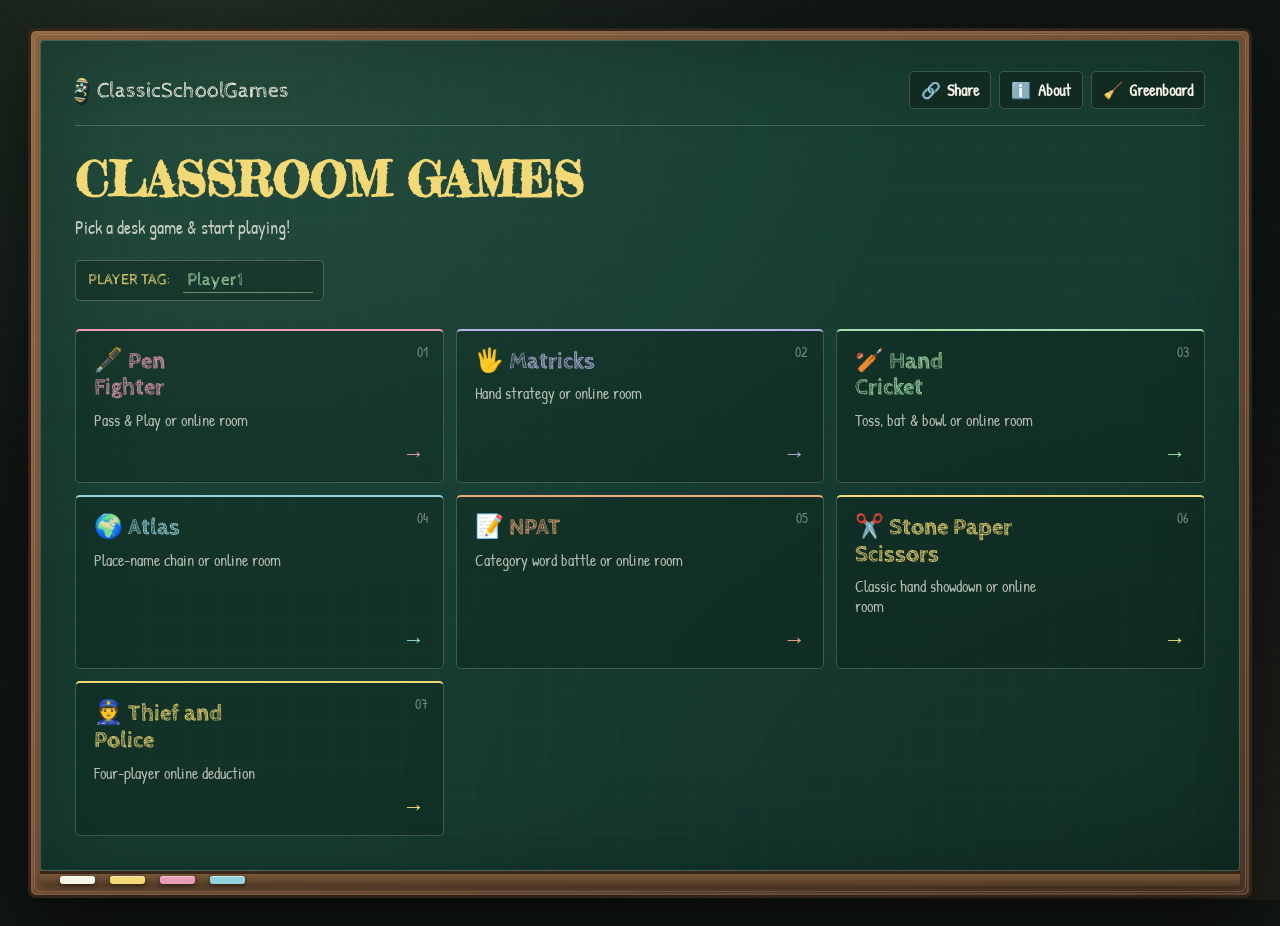
==== commit 27418f1e: "Your descriptive commit message" ====
--- a/index.html
+++ b/index.html
@@ -1,151 +1,152 @@
-<!DOCTYPE html>
-<html lang="en">
-<head>
-  <meta charset="UTF-8">
-  <meta name="viewport" content="width=device-width, initial-scale=1.0">
-  <title>ClassicSchoolGames - Chalkboard Dashboard</title>
-  <link rel="preconnect" href="https://fonts.googleapis.com">
-  <link rel="preconnect" href="https://fonts.gstatic.com" crossorigin>
-  <link href="https://fonts.googleapis.com/css2?family=Cabin+Sketch:wght@400;700&family=Fredericka+the+Great&family=Patrick+Hand&display=swap" rel="stylesheet">
-  <link rel="stylesheet" href="frontend/css/index.css">
-  <link rel="stylesheet" href="frontend/css/chalkboard-shared.css">
-</head>
-<body>
-
-  <div class="board-frame">
-    <div class="blackboard">
-
-      <header>
-        <a href="index.html" class="brand">
-          <span class="brand-icon"></span>
-          ClassicSchoolGames
-        </a>
-        <div class="nav-actions">
-          <button class="eraser-btn" id="shareBtn">
-            <span>🔗</span> <span id="shareLabel">Share</span>
-          </button>
-          <button class="eraser-btn" id="aboutBtn">
-            <span>ℹ️</span> <span>About</span>
-          </button>
-          <button class="eraser-btn" id="themeToggle">
-            <span>🧹</span> <span id="themeLabel">Board Color</span>
-          </button>
-        </div>
-      </header>
-
-      <div class="title-section">
-        <h1 class="board-title">CLASSROOM GAMES</h1>
-        <p class="board-subtitle">Pick a desk game & start playing!</p>
-      </div>
-
-      <div class="user-tag-bar">
-        <label for="usernameInput">PLAYER TAG:</label>
-        <input type="text" id="usernameInput" maxlength="12" placeholder="Guest" />
-      </div>
-
-      <div class="games-list">
-        
-        <a href="penfight.html" class="game-launch-btn" onclick="launchGame('penfight.html'); return false;" style="--chalk-color: var(--chalk-pink);">
-          <div class="game-info">
-            <span class="game-name">🖋️ Pen Fighter</span>
-            <span class="game-tag">Pass & Play or online room</span>
-          </div>
-          <div class="action-row"><span class="action-arrow">→</span></div>
-        </a>
-
-        <a href="matricks.html" class="game-launch-btn" onclick="launchGame('matricks.html'); return false;" style="--chalk-color: var(--chalk-purple);">
-          <div class="game-info">
-            <span class="game-name">🖐️ Matricks</span>
-            <span class="game-tag">Hand strategy or online room</span>
-          </div>
-          <div class="action-row"><span class="action-arrow">→</span></div>
-        </a>
-
-        <a href="handcricket.html" class="game-launch-btn" onclick="launchGame('handcricket.html'); return false;" style="--chalk-color: var(--chalk-green);">
-          <div class="game-info">
-            <span class="game-name">🏏 Hand Cricket</span>
-            <span class="game-tag">Toss, bat & bowl or online room</span>
-          </div>
-          <div class="action-row"><span class="action-arrow">→</span></div>
-        </a>
-
-        <a href="atlas.html" class="game-launch-btn" onclick="launchGame('atlas.html'); return false;" style="--chalk-color: var(--chalk-blue);">
-          <div class="game-info">
-            <span class="game-name">🌍 Atlas</span>
-            <span class="game-tag">Place-name chain or online room</span>
-          </div>
-          <div class="action-row"><span class="action-arrow">→</span></div>
-        </a>
-
-        <a href="npat.html" class="game-launch-btn" onclick="launchGame('npat.html'); return false;" style="--chalk-color: var(--chalk-orange);">
-          <div class="game-info">
-            <span class="game-name">📝 NPAT</span>
-            <span class="game-tag">Category word battle or online room</span>
-          </div>
-          <div class="action-row"><span class="action-arrow">→</span></div>
-        </a>
-
-        <a href="sps.html" class="game-launch-btn" onclick="launchGame('sps.html'); return false;" style="--chalk-color: var(--chalk-yellow);">
-          <div class="game-info">
-            <span class="game-name">✂️ Stone Paper Scissors</span>
-            <span class="game-tag">Classic hand showdown or online room</span>
-          </div>
-          <div class="action-row"><span class="action-arrow">→</span></div>
-        </a>
-
-        <a href="thiefpolice.html" class="game-launch-btn" onclick="launchGame('thiefpolice.html'); return false;" style="--chalk-color: var(--chalk-yellow);">
-          <div class="game-info">
-            <span class="game-name">👮 Thief and Police</span>
-            <span class="game-tag">Four-player online deduction</span>
-          </div>
-          <div class="action-row"><span class="action-arrow">→</span></div>
-        </a>
-
-<!--        <div class="game-launch-btn" style="--chalk-color: var(--chalk-dim); opacity: 0.5; cursor: not-allowed;">
-          <div class="game-info">
-            <span class="game-name">🔒 Slot 8</span>
-            <span class="game-tag">Coming Soon</span>
-          </div>
-        </div>
-
-        <div class="game-launch-btn" style="--chalk-color: var(--chalk-dim); opacity: 0.5; cursor: not-allowed;">
-          <div class="game-info">
-            <span class="game-name">🔒 Slot 9</span>
-            <span class="game-tag">Coming Soon</span>
-          </div>
-        </div>-->
-
-      </div>
-
-    </div>
-
-    <div class="chalk-tray">
-      <div class="chalk-piece" style="background: var(--chalk-white);"></div>
-      <div class="chalk-piece" style="background: var(--chalk-yellow);"></div>
-      <div class="chalk-piece" style="background: var(--chalk-pink);"></div>
-      <div class="chalk-piece" style="background: var(--chalk-blue);"></div>
-    </div>
-  </div>
-
-  <!-- About Section Modal -->
-  <div class="modal-overlay" id="aboutModal">
-    <div class="about-box">
-      <h2>About ClassicSchoolGames</h2>
-      <p>Welcome! This platform brings nostalgic classroom desk games straight to your browser. Play classic games like Pen Fighter, Hand Cricket, Atlas, and more! 
-        <br> <H3>CREDITS</H3>
-        <br> Developers 
-        <br> Juan
-        <br> Cyril 
-        <br> Madhav 
-        <br> Siyan
-        <br>Rishikesh
-        <br> build 2696 (Developer preview) 
-      </p>
-      <!-- Add your custom content here -->
-      <button class="close-modal-btn" id="closeAboutBtn">Close [X]</button>
-    </div>
-  </div>
-
-  <script src="frontend/js/index.js"></script>
-</body>
-</html>
+<!DOCTYPE html>
+<html lang="en">
+<head>
+  <meta charset="UTF-8">
+  <meta name="viewport" content="width=device-width, initial-scale=1.0">
+  <title>ClassicSchoolGames - Chalkboard Dashboard</title>
+  <link rel="preconnect" href="https://fonts.googleapis.com">
+  <link rel="preconnect" href="https://fonts.gstatic.com" crossorigin>
+  <link href="https://fonts.googleapis.com/css2?family=Cabin+Sketch:wght@400;700&family=Fredericka+the+Great&family=Patrick+Hand&display=swap" rel="stylesheet">
+  <link rel="icon" type="image/svg+xml" href="favicon.svg">
+  <link rel="stylesheet" href="frontend/css/index.css">
+  <link rel="stylesheet" href="frontend/css/chalkboard-shared.css">
+</head>
+<body>
+
+  <div class="board-frame">
+    <div class="blackboard">
+
+      <header>
+        <a href="index.html" class="brand">
+          <span class="brand-icon"></span>
+          ClassicSchoolGames
+        </a>
+        <div class="nav-actions">
+          <button class="eraser-btn" id="shareBtn">
+            <span>🔗</span> <span id="shareLabel">Share</span>
+          </button>
+          <button class="eraser-btn" id="aboutBtn">
+            <span>ℹ️</span> <span>About</span>
+          </button>
+          <button class="eraser-btn" id="themeToggle">
+            <span>🧹</span> <span id="themeLabel">Board Color</span>
+          </button>
+        </div>
+      </header>
+
+      <div class="title-section">
+        <h1 class="board-title">CLASSROOM GAMES</h1>
+        <p class="board-subtitle">Pick a desk game & start playing!</p>
+      </div>
+
+      <div class="user-tag-bar">
+        <label for="usernameInput">PLAYER TAG:</label>
+        <input type="text" id="usernameInput" maxlength="12" placeholder="Guest" />
+      </div>
+
+      <div class="games-list">
+        
+        <a href="penfight.html" class="game-launch-btn" onclick="launchGame('penfight.html'); return false;" style="--chalk-color: var(--chalk-pink);">
+          <div class="game-info">
+            <span class="game-name">🖋️ Pen Fighter</span>
+            <span class="game-tag">Pass & Play or online room</span>
+          </div>
+          <div class="action-row"><span class="action-arrow">→</span></div>
+        </a>
+
+        <a href="matricks.html" class="game-launch-btn" onclick="launchGame('matricks.html'); return false;" style="--chalk-color: var(--chalk-purple);">
+          <div class="game-info">
+            <span class="game-name">🖐️ Matricks</span>
+            <span class="game-tag">Hand strategy or online room</span>
+          </div>
+          <div class="action-row"><span class="action-arrow">→</span></div>
+        </a>
+
+        <a href="handcricket.html" class="game-launch-btn" onclick="launchGame('handcricket.html'); return false;" style="--chalk-color: var(--chalk-green);">
+          <div class="game-info">
+            <span class="game-name">🏏 Hand Cricket</span>
+            <span class="game-tag">Toss, bat & bowl or online room</span>
+          </div>
+          <div class="action-row"><span class="action-arrow">→</span></div>
+        </a>
+
+        <a href="atlas.html" class="game-launch-btn" onclick="launchGame('atlas.html'); return false;" style="--chalk-color: var(--chalk-blue);">
+          <div class="game-info">
+            <span class="game-name">🌍 Atlas</span>
+            <span class="game-tag">Place-name chain or online room</span>
+          </div>
+          <div class="action-row"><span class="action-arrow">→</span></div>
+        </a>
+
+        <a href="npat.html" class="game-launch-btn" onclick="launchGame('npat.html'); return false;" style="--chalk-color: var(--chalk-orange);">
+          <div class="game-info">
+            <span class="game-name">📝 NPAT</span>
+            <span class="game-tag">Category word battle or online room</span>
+          </div>
+          <div class="action-row"><span class="action-arrow">→</span></div>
+        </a>
+
+        <a href="sps.html" class="game-launch-btn" onclick="launchGame('sps.html'); return false;" style="--chalk-color: var(--chalk-yellow);">
+          <div class="game-info">
+            <span class="game-name">✂️ Stone Paper Scissors</span>
+            <span class="game-tag">Classic hand showdown or online room</span>
+          </div>
+          <div class="action-row"><span class="action-arrow">→</span></div>
+        </a>
+
+        <a href="thiefpolice.html" class="game-launch-btn" onclick="launchGame('thiefpolice.html'); return false;" style="--chalk-color: var(--chalk-yellow);">
+          <div class="game-info">
+            <span class="game-name">👮 Thief and Police</span>
+            <span class="game-tag">Four-player online deduction</span>
+          </div>
+          <div class="action-row"><span class="action-arrow">→</span></div>
+        </a>
+
+<!--        <div class="game-launch-btn" style="--chalk-color: var(--chalk-dim); opacity: 0.5; cursor: not-allowed;">
+          <div class="game-info">
+            <span class="game-name">🔒 Slot 8</span>
+            <span class="game-tag">Coming Soon</span>
+          </div>
+        </div>
+
+        <div class="game-launch-btn" style="--chalk-color: var(--chalk-dim); opacity: 0.5; cursor: not-allowed;">
+          <div class="game-info">
+            <span class="game-name">🔒 Slot 9</span>
+            <span class="game-tag">Coming Soon</span>
+          </div>
+        </div>-->
+
+      </div>
+
+    </div>
+
+    <div class="chalk-tray">
+      <div class="chalk-piece" style="background: var(--chalk-white);"></div>
+      <div class="chalk-piece" style="background: var(--chalk-yellow);"></div>
+      <div class="chalk-piece" style="background: var(--chalk-pink);"></div>
+      <div class="chalk-piece" style="background: var(--chalk-blue);"></div>
+    </div>
+  </div>
+
+  <!-- About Section Modal -->
+  <div class="modal-overlay" id="aboutModal">
+    <div class="about-box">
+      <h2>About ClassicSchoolGames</h2>
+      <p>Welcome! This platform brings nostalgic classroom desk games straight to your browser. Play classic games like Pen Fighter, Hand Cricket, Atlas, and more! 
+        <br> <H3>CREDITS</H3>
+        <br> Developers 
+        <br> Juan
+        <br> Cyril 
+        <br> Madhav 
+        <br> Siyan
+        <br>Rishikesh
+        <br> build 2696 (Developer preview) 
+      </p>
+      <!-- Add your custom content here -->
+      <button class="close-modal-btn" id="closeAboutBtn">Close [X]</button>
+    </div>
+  </div>
+
+  <script src="frontend/js/index.js"></script>
+</body>
+</html>
--- a/frontend/css/chalkboard-shared.css
+++ b/frontend/css/chalkboard-shared.css
@@ -82,8 +82,11 @@
 }
 
 .brand-icon {
-  background: linear-gradient(145deg, var(--chalk-yellow), var(--chalk-blue));
-  border-radius: 2px;
+  background-image: url("../../favicon.svg");
+  background-size: cover;
+  background-position: center;
+  background-repeat: no-repeat;
+  border-radius: 7px;
   box-shadow: 2px 3px 0 rgba(0, 0, 0, 0.36);
 }
 
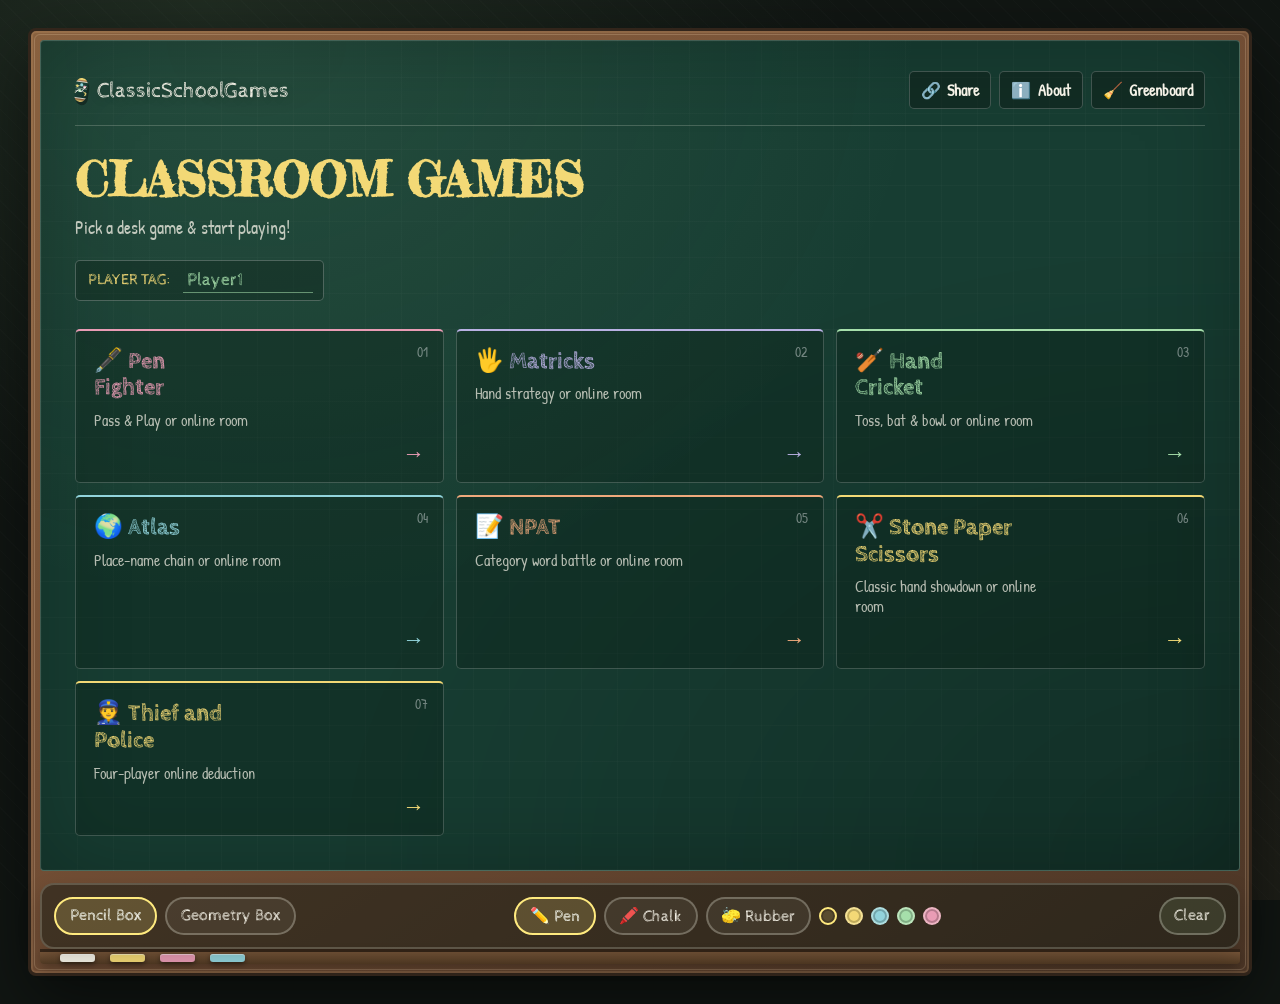
==== commit a2cc5847: "Your descriptive commit message" ====
--- a/index.html
+++ b/index.html
@@ -148,5 +148,6 @@
   </div>
 
   <script src="frontend/js/index.js"></script>
+  <script src="frontend/js/drawing-tools.js"></script>
 </body>
 </html>
--- a/frontend/css/chalkboard-shared.css
+++ b/frontend/css/chalkboard-shared.css
@@ -53,6 +53,7 @@
 }
 
 .blackboard {
+  position: relative;
   isolation: isolate;
   border-color: rgba(245, 242, 231, 0.2);
   background-color: var(--board-bg);
@@ -66,6 +67,111 @@
   animation: board-arrive 420ms ease-out both;
 }
 
+.drawing-canvas {
+  position: absolute;
+  inset: 0;
+  width: 100%;
+  height: 100%;
+  border-radius: inherit;
+  pointer-events: none;
+  z-index: 3;
+}
+
+.drawing-toolbox {
+  margin-top: 12px;
+  display: flex;
+  align-items: center;
+  justify-content: space-between;
+  gap: 12px;
+  padding: 10px 12px;
+  background: rgba(16, 24, 18, 0.5);
+  border: 2px solid rgba(245, 242, 231, 0.2);
+  border-radius: 14px;
+  box-shadow: 0 10px 22px rgba(0, 0, 0, 0.18);
+  position: relative;
+  z-index: 5;
+}
+
+.tool-heading,
+.drawer-panel,
+.color-row {
+  display: flex;
+  align-items: center;
+  gap: 8px;
+  flex-wrap: wrap;
+}
+
+.drawer-trigger,
+.tool-option,
+.tool-clear,
+.swatch {
+  font-family: var(--font-chalk-hand);
+  border: 2px solid rgba(245, 242, 231, 0.28);
+  background: rgba(245, 242, 231, 0.06);
+  color: var(--chalk-white);
+  border-radius: 999px;
+  cursor: pointer;
+  transition: transform 0.12s ease, filter 0.12s ease, border-color 0.12s ease;
+}
+
+.drawer-trigger,
+.tool-option,
+.tool-clear {
+  padding: 0.45rem 0.85rem;
+  font-size: 1rem;
+}
+
+.drawer-trigger.active,
+.tool-option.active,
+.tool-clear:hover,
+.swatch.active {
+  background: rgba(243, 217, 118, 0.18);
+  border-color: var(--chalk-yellow);
+  filter: brightness(1.08);
+}
+
+.drawer-panel {
+  display: none;
+  min-height: 42px;
+}
+
+.drawer-panel.active {
+  display: flex;
+}
+
+.swatch {
+  width: 18px;
+  height: 18px;
+  padding: 0;
+  border-radius: 50%;
+  background: var(--swatch);
+  box-shadow: inset 0 0 0 2px rgba(0, 0, 0, 0.22);
+}
+
+.tool-clear {
+  background: rgba(159, 210, 159, 0.12);
+}
+
+.drawer-trigger:hover,
+.tool-option:hover,
+.tool-clear:hover,
+.swatch:hover {
+  transform: translateY(-1px);
+}
+
+@media (max-width: 620px) {
+  .drawing-toolbox {
+    flex-wrap: wrap;
+    justify-content: center;
+  }
+
+  .tool-heading,
+  .drawer-panel {
+    width: 100%;
+    justify-content: center;
+  }
+}
+
 .blackboard::before {
   background: repeating-radial-gradient(circle at 37% 24%, rgba(255, 255, 255, 0.035) 0 1px, transparent 1px 5px);
   opacity: 0.22;
